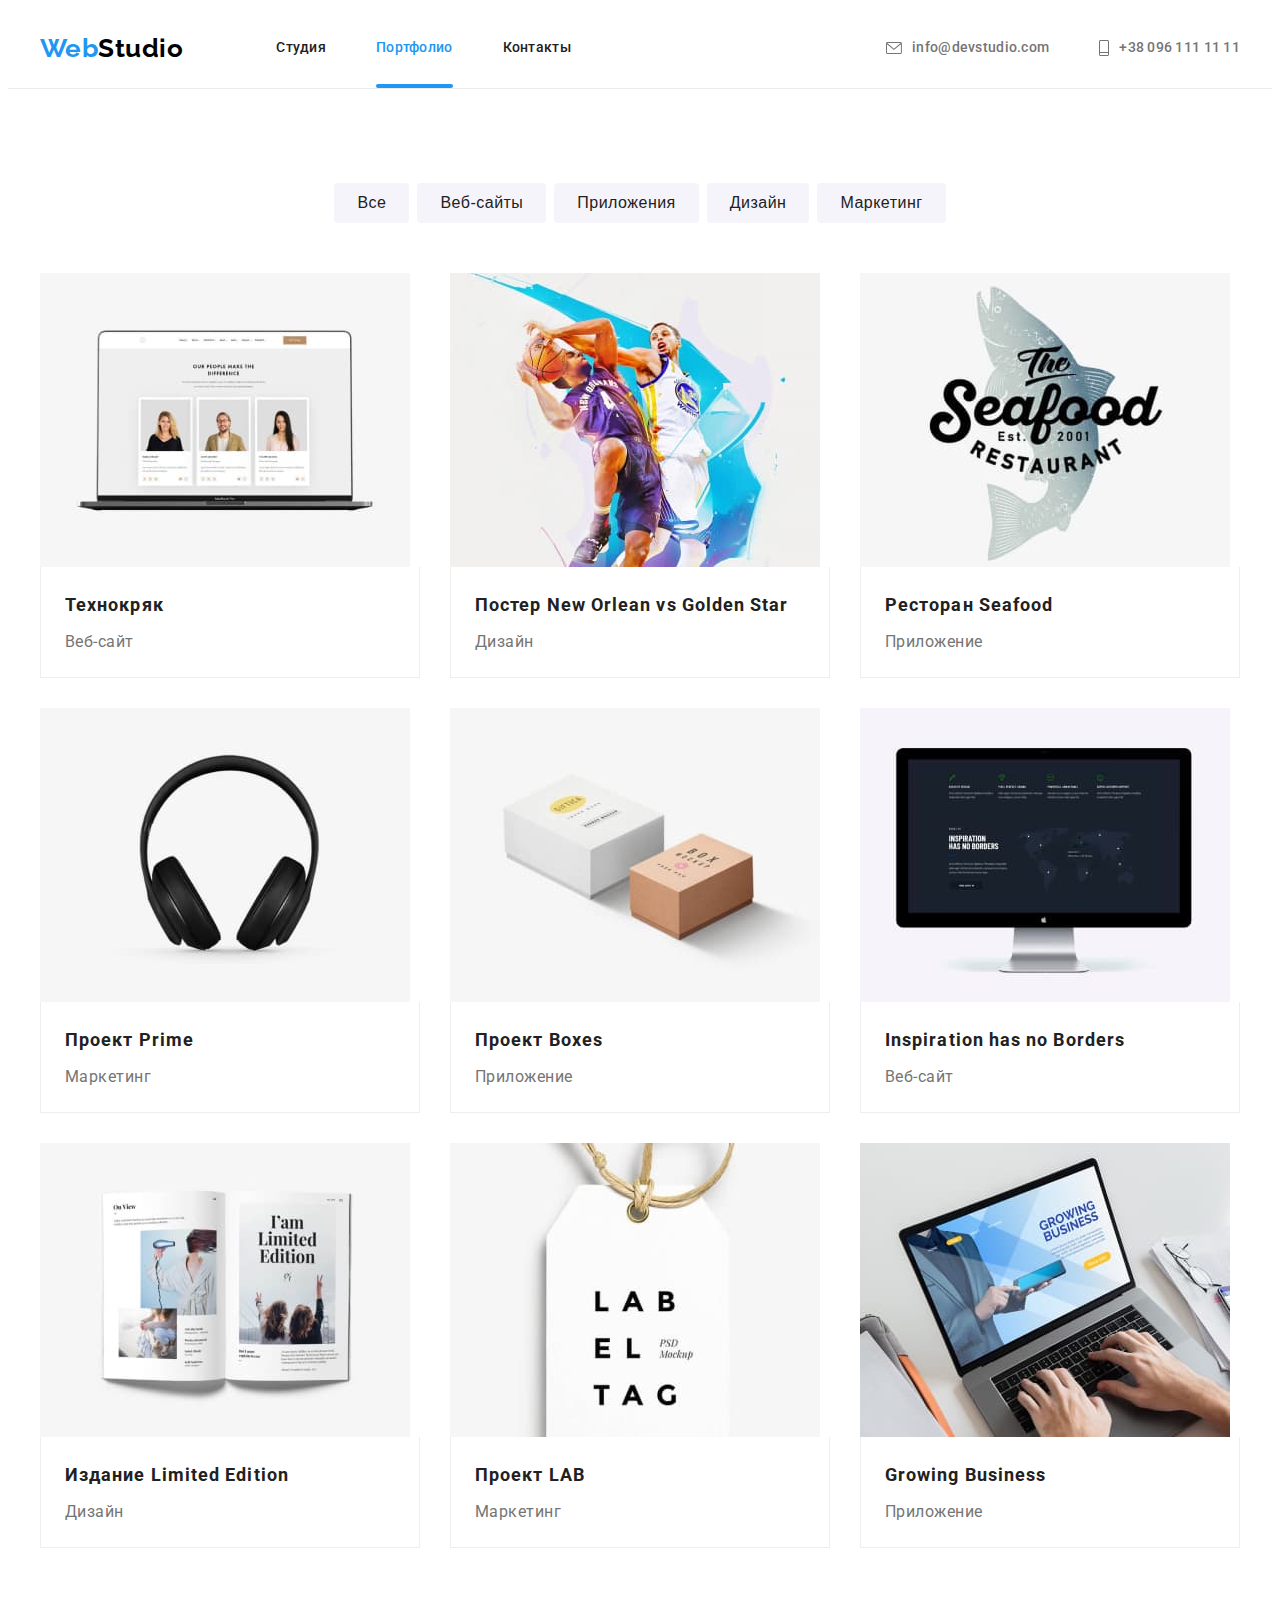
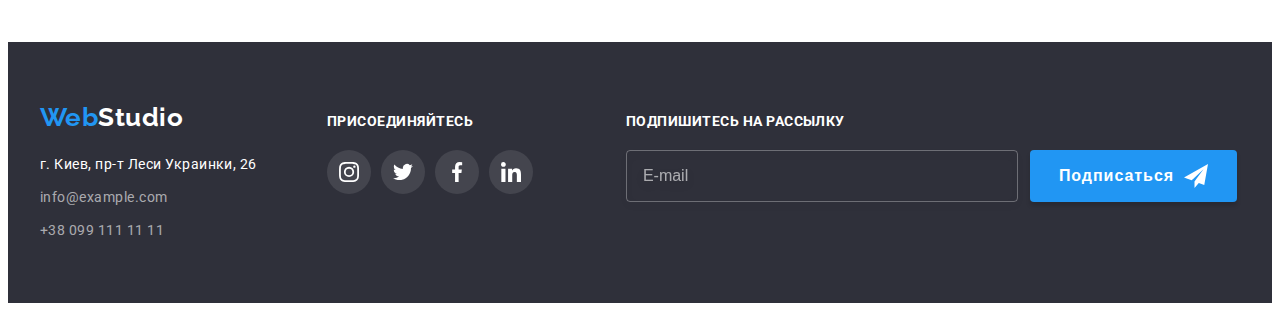
==== portfolio.html @ a124e9ee "Добавляет файлы ДЗ #6" ====
<!DOCTYPE html>
<html lang="ru">
  <head>
    <meta charset="UTF-8" />
    <meta http-equiv="X-UA-Compatible" content="IE=edge" />
    <meta name="viewport" content="width=device-width, initial-scale=1.0" />
    <title>Портфолио | Веб-студия</title>
    <link rel="preconnect" href="https://fonts.gstatic.com" />
    <link
      href="https://fonts.googleapis.com/css2?family=Raleway:wght@700&family=Roboto:wght@400;500;700;900&display=swap"
      rel="stylesheet"
    />
    <link
      rel="stylesheet"
      href="https://cdnjs.cloudflare.com/ajax/libs/modern-normalize/1.0.0/modern-normalize.min.css"
      integrity="sha512-ISS7cAi1PEhQ8jnbJpJZMd29NlhNj4AWYyLOSp2CE/CsHxTCu+r+t0D2yoJudVrd0/8fTVPUVDzY5Tvli75u/g=="
      crossorigin="anonymous"
    />
    <link rel="stylesheet" href="./css/styles.css" />
  </head>
  <body>
    <!-- HEADER -->
    <header class="header">
      <div class="container header-container">
        <nav class="navigation">
          <a class="logo-link header-logo link" lang="en" href="./index.html"
            >Web<span class="header-logo-decor">Studio</span></a
          >
          <ul class="menu list">
            <li class="menu-item">
              <a class="menu-link link" href="./index.html">Студия</a>
            </li>
            <li class="menu-item">
              <a class="menu-link link current-page-item" href="./portfolio.html">Портфолио</a>
            </li>
            <li class="menu-item">
              <a class="menu-link link" href="">Контакты</a>
            </li>
          </ul>
        </nav>
        <ul class="contacts-list list">
          <li class="contacts-item">
            <a class="contacts-link link" href="mailto:info@devstudio.com">
              <svg class="contacts-icon" width="16" height="12">
                <use href="./images/icons.svg#icon-envelope"></use>
              </svg>
              info@devstudio.com</a
            >
          </li>
          <li class="contacts-item">
            <a class="contacts-link link" href="tel:+380961111111">
              <svg class="contacts-icon" width="10" height="16">
                <use href="./images/icons.svg#icon-phone"></use>
              </svg>
              +38 096 111 11 11</a
            >
          </li>
        </ul>
      </div>
    </header>
    <main>
      <!-- WORKS -->
      <section class="works section">
        <div class="container">
          <h1 class="title visually-hidden">Наши работы</h1>
          <ul class="works-filter-btn-list list">
            <li class="works-filter-btn-list-item">
              <button class="works-filter-btn" type="button">Все</button>
            </li>
            <li class="works-filter-btn-list-item">
              <button class="works-filter-btn" type="button">Веб-сайты</button>
            </li>
            <li class="works-filter-btn-list-item">
              <button class="works-filter-btn" type="button">Приложения</button>
            </li>
            <li class="works-filter-btn-list-item">
              <button class="works-filter-btn" type="button">Дизайн</button>
            </li>
            <li class="works-filter-btn-list-item">
              <button class="works-filter-btn" type="button">Маркетинг</button>
            </li>
          </ul>
          <ul class="works-list list">
            <li class="works-list-item">
              <a class="works-list-link link" href="">
                <div class="works-list-item-thumb">
                  <img
                    class="works-list-link-img"
                    src="./images/portfolio/project-1.jpg"
                    alt="Веб-сайт на мониторе ноутбука"
                    width="370"
                    height="294"
                  />
                  <p class="works-list-overlay">
                    Технокряк это современная площадка распространения коронавируса. Компании
                    используют эту платформу для цифрового шпионажа и атак на защищённые сервера
                    конкурентов.
                  </p>
                </div>
                <div class="works-list-item-content">
                  <h2 class="works-list-link-title">Технокряк</h2>
                  <p class="works-list-link-description">Веб-сайт</p>
                </div>
              </a>
            </li>
            <li class="works-list-item">
              <a class="works-list-link link" href="">
                <div class="works-list-item-thumb">
                  <img
                    class="works-list-link-img"
                    src="./images/portfolio/project-2.jpg"
                    alt="Два баскетболиста с мячом"
                    width="370"
                    height="294"
                  />
                  <p class="works-list-overlay">
                    Технокряк это современная площадка распространения коронавируса. Компании
                    используют эту платформу для цифрового шпионажа и атак на защищённые сервера
                    конкурентов.
                  </p>
                </div>
                <div class="works-list-item-content">
                  <h2 class="works-list-link-title">
                    Постер <span lang="en">New Orlean vs Golden Star</span>
                  </h2>
                  <p class="works-list-link-description">Дизайн</p>
                </div>
              </a>
            </li>
            <li class="works-list-item">
              <a class="works-list-link link" href="">
                <div class="works-list-item-thumb">
                  <img
                    class="works-list-link-img"
                    src="./images/portfolio/project-3.jpg"
                    alt="Логотип ресторана"
                    width="370"
                    height="294"
                  />
                  <p class="works-list-overlay">
                    Технокряк это современная площадка распространения коронавируса. Компании
                    используют эту платформу для цифрового шпионажа и атак на защищённые сервера
                    конкурентов.
                  </p>
                </div>
                <div class="works-list-item-content">
                  <h2 class="works-list-link-title">Ресторан <span lang="en">Seafood</span></h2>
                  <p class="works-list-link-description">Приложение</p>
                </div>
              </a>
            </li>
            <li class="works-list-item">
              <a class="works-list-link link" href="">
                <div class="works-list-item-thumb">
                  <img
                    class="works-list-link-img"
                    src="./images/portfolio/project-4.jpg"
                    alt="Наушники"
                    width="370"
                    height="294"
                  />
                  <p class="works-list-overlay">
                    Технокряк это современная площадка распространения коронавируса. Компании
                    используют эту платформу для цифрового шпионажа и атак на защищённые сервера
                    конкурентов.
                  </p>
                </div>
                <div class="works-list-item-content">
                  <h2 class="works-list-link-title">Проект <span lang="en">Prime</span></h2>
                  <p class="works-list-link-description">Маркетинг</p>
                </div>
              </a>
            </li>
            <li class="works-list-item">
              <a class="works-list-link link" href="">
                <div class="works-list-item-thumb">
                  <img
                    class="works-list-link-img"
                    src="./images/portfolio/project-5.jpg"
                    alt="Две коробки"
                    width="370"
                    height="294"
                  />
                  <p class="works-list-overlay">
                    Технокряк это современная площадка распространения коронавируса. Компании
                    используют эту платформу для цифрового шпионажа и атак на защищённые сервера
                    конкурентов.
                  </p>
                </div>
                <div class="works-list-item-content">
                  <h2 class="works-list-link-title">Проект <span lang="en">Boxes</span></h2>
                  <p class="works-list-link-description">Приложение</p>
                </div>
              </a>
            </li>
            <li class="works-list-item">
              <a class="works-list-link link" href="">
                <div class="works-list-item-thumb">
                  <img
                    class="works-list-link-img"
                    src="./images/portfolio/project-6.jpg"
                    alt="Приложение на экране монитора"
                    width="370"
                    height="294"
                  />
                  <p class="works-list-overlay">
                    Технокряк это современная площадка распространения коронавируса. Компании
                    используют эту платформу для цифрового шпионажа и атак на защищённые сервера
                    конкурентов.
                  </p>
                </div>
                <div class="works-list-item-content">
                  <h2 class="works-list-link-title" lang="en">Inspiration has no Borders</h2>
                  <p class="works-list-link-description">Веб-сайт</p>
                </div>
              </a>
            </li>
            <li class="works-list-item">
              <a class="works-list-link link" href="">
                <div class="works-list-item-thumb">
                  <img
                    class="works-list-link-img"
                    src="./images/portfolio/project-7.jpg"
                    alt="Журнал"
                    width="370"
                    height="294"
                  />
                  <p class="works-list-overlay">
                    Технокряк это современная площадка распространения коронавируса. Компании
                    используют эту платформу для цифрового шпионажа и атак на защищённые сервера
                    конкурентов.
                  </p>
                </div>
                <div class="works-list-item-content">
                  <h2 class="works-list-link-title">
                    Издание <span lang="en">Limited Edition</span>
                  </h2>
                  <p class="works-list-link-description">Дизайн</p>
                </div>
              </a>
            </li>
            <li class="works-list-item">
              <a class="works-list-link link" href="">
                <div class="works-list-item-thumb">
                  <img
                    class="works-list-link-img"
                    src="./images/portfolio/project-8.jpg"
                    alt="Лейбл"
                    width="370"
                    height="294"
                  />
                  <p class="works-list-overlay">
                    Технокряк это современная площадка распространения коронавируса. Компании
                    используют эту платформу для цифрового шпионажа и атак на защищённые сервера
                    конкурентов.
                  </p>
                </div>
                <div class="works-list-item-content">
                  <h2 class="works-list-link-title">Проект <span lang="en">LAB</span></h2>
                  <p class="works-list-link-description">Маркетинг</p>
                </div>
              </a>
            </li>
            <li class="works-list-item">
              <a class="works-list-link link" href="">
                <div class="works-list-item-thumb">
                  <img
                    class="works-list-link-img"
                    src="./images/portfolio/project-9.jpg"
                    alt="Человек набирает на клавиатуре ноутбука"
                    width="370"
                    height="294"
                  />
                  <p class="works-list-overlay">
                    Технокряк это современная площадка распространения коронавируса. Компании
                    используют эту платформу для цифрового шпионажа и атак на защищённые сервера
                    конкурентов.
                  </p>
                </div>
                <div class="works-list-item-content">
                  <h2 class="works-list-link-title" lang="en">Growing Business</h2>
                  <p class="works-list-link-description">Приложение</p>
                </div>
              </a>
            </li>
          </ul>
        </div>
      </section>
    </main>
    <!-- FOOTER -->
    <footer class="footer">
      <div class="container">
        <div class="footer-container">
          <div class="address-container">
            <a class="logo-link footer-logo link" lang="en" href="./index.html"
              >Web<span class="footer-logo-decor">Studio</span></a
            >
            <address class="address">
              <ul class="address-contacts-list list">
                <li class="address-contacts-list-item">
                  <a
                    class="address-postal-link link"
                    href="https://goo.gl/maps/wizfUWT5925E2VPB9"
                    target="_blank"
                    rel="noopener noreferrer"
                    >г. Киев, пр-т Леси Украинки, 26</a
                  >
                </li>
                <li class="address-contacts-list-item">
                  <a class="address-mail-link link" href="mailto:info@example.com"
                    >info@example.com</a
                  >
                </li>
                <li class="address-contacts-list-item">
                  <a class="address-tel-link link" href="tel:+380991111111">+38 099 111 11 11</a>
                </li>
              </ul>
            </address>
          </div>
          <div class="social-links-container">
            <p class="social-links-caption">Присоединяйтесь</p>
            <ul class="social-list list">
              <li class="social-list-item">
                <a class="social-list-link social-links-dark-theme link" href="">
                  <svg class="social-list-icon" width="20" height="20">
                    <use href="./images/icons.svg#icon-instagram"></use>
                  </svg>
                </a>
              </li>
              <li class="social-list-item">
                <a class="social-list-link social-links-dark-theme link" href="">
                  <svg class="social-list-icon" width="20" height="20">
                    <use href="./images/icons.svg#icon-twitter"></use>
                  </svg>
                </a>
              </li>
              <li class="social-list-item">
                <a class="social-list-link social-links-dark-theme link" href="">
                  <svg class="social-list-icon" width="20" height="20">
                    <use href="./images/icons.svg#icon-facebook"></use>
                  </svg>
                </a>
              </li>
              <li class="social-list-item">
                <a class="social-list-link social-links-dark-theme link" href="">
                  <svg class="social-list-icon" width="20" height="20">
                    <use href="./images/icons.svg#icon-linkedin"></use>
                  </svg>
                </a>
              </li>
            </ul>
          </div>
          <div class="subscription-form-container">
            <p class="subscription-form-head">Подпишитесь на рассылку</p>
            <form action="#" class="subscription-form">
              <label class="subscription-form-field">
                <input
                  type="email"
                  name="user-email"
                  class="subscription-form-input"
                  placeholder="E-mail"
                  required
                />
              </label>
              <button type="submit" class="subscription-btn">
                Подписаться
                <svg class="subscription-icon" width="24" height="24">
                  <use href="./images/icons.svg#icon-send"></use>
                </svg>
              </button>
            </form>
          </div>
        </div>
      </div>
    </footer>
  </body>
</html>
---- css/styles.css ----
:root {
  --main-font: 'Roboto', sans-serif;
  --secondary-font: 'Raleway', sans-serif;
  --accent-color: #2196f3;
  --primary-text-color: #212121;
  --secondary-text-color: #757575;
  --primary-white-color: #fff;
  --primary-black-color: #000;
  --card-set-gap: 30px;
  --transition-duration: 250ms;
  --transition-timing-function: cubic-bezier(0.4, 0, 0.2, 1);
}

h1,
h2,
h3,
h4,
h5,
h6,
p {
  margin-top: 0;
  margin-bottom: 0;
}

ul,
ol {
  margin-top: 0;
  margin-bottom: 0;
  padding-left: 0;
}

img {
  display: block;
  max-width: 100%;
  height: auto;
}

.list {
  list-style: none;
}

.link {
  text-decoration: none;
}

body {
  min-width: 1200px;
  font-family: var(--main-font);
  letter-spacing: 0.03em;
  color: var(--primary-text-color);
  background-color: var(--primary-white-color);
}

.container {
  width: 1200px;
  margin: 0 auto;
  padding-left: 15px;
  padding-right: 15px;
}

.section {
  padding-top: 94px;
  padding-bottom: 94px;
}

/* ============= COMPONENTS ============= */
.logo-link {
  display: block;

  font-family: var(--secondary-font);
  font-weight: 700;
  font-size: 26px;
  line-height: 1.19;
  color: var(--accent-color);
}

.menu .current-page-item {
  color: var(--accent-color);
}

.current-page-item::after {
  content: '';
  position: absolute;
  width: 100%;
  height: 4px;
  left: 0;
  bottom: 0;

  border-radius: 2px;
  background-color: var(--accent-color);
}

.modal-btn {
  display: block;
  margin: 0 auto;
  padding: 10px 32px;

  font-weight: 700;
  font-size: 16px;
  line-height: 1.88;
  letter-spacing: 0.06em;
  color: var(--primary-white-color);
  background-color: var(--accent-color);
  border: 1px solid transparent;
  border-radius: 4px;
  box-shadow: 0px 4px 4px rgba(0, 0, 0, 0.15);
  cursor: pointer;
}

.title {
  margin-bottom: 50px;

  font-size: 36px;
  line-height: 1.17;
  text-align: center;
}

.visually-hidden {
  position: absolute !important;
  clip: rect(1px 1px 1px 1px); /* IE6, IE7 */
  clip: rect(1px, 1px, 1px, 1px);
  padding: 0 !important;
  border: 0 !important;
  height: 1px !important;
  width: 1px !important;
  overflow: hidden;
}

.social-list {
  display: flex;
  justify-content: center;
}

.social-list-item:not(:last-child) {
  margin-right: 10px;
}

.social-list-link {
  display: flex;
  justify-content: center;
  align-items: center;
  width: 44px;
  height: 44px;
  border-radius: 50%;

  transition: color var(--transition-duration) var(--transition-timing-function),
    background-color var(--transition-duration) var(--transition-timing-function);
}

.social-links-light-theme {
  color: #afb1b8;
}

.social-links-dark-theme {
  background-color: rgba(255, 255, 255, 0.1);
  color: var(--primary-white-color);
}

.social-list-link:hover,
.social-list-link:focus {
  color: var(--primary-white-color);
  background-color: var(--accent-color);
}

.social-list-icon {
  fill: currentColor;
}
/* ============= END OF COMPONENTS ============= */

/* ============= HEADER ============= */
.header {
  border-bottom-width: 1px;
  border-bottom-style: solid;
  border-bottom-color: #ececec;
}

.header-container {
  display: flex;
  align-items: center;
}

.navigation {
  display: flex;
  align-items: center;
}

.header-logo {
  margin-right: 93px;
}

.header-logo-decor {
  color: var(--primary-black-color);
}

.menu {
  display: flex;
}

.menu-item {
  position: relative;
}

.menu-item:not(:last-child) {
  margin-right: 50px;
}

.menu-link {
  display: block;
  padding: 32px 0;

  font-weight: 500;
  font-size: 14px;
  line-height: 1.14;
  letter-spacing: 0.02em;
  color: inherit;

  transition: color var(--transition-duration) var(--transition-timing-function);
}

.menu-link:hover,
.menu-link:focus {
  color: var(--accent-color);
}

.contacts-list {
  display: flex;
  margin-left: auto;
}

.contacts-item:not(:last-child) {
  margin-right: 50px;
}

.contacts-link {
  display: flex;
  align-items: center;
  padding: 32px 0;

  font-weight: 500;
  font-size: 14px;
  line-height: 1.14;
  letter-spacing: 0.02em;
  color: var(--secondary-text-color);

  transition: color var(--transition-duration) var(--transition-timing-function);
}

.contacts-link:hover,
.contacts-link:focus {
  color: var(--accent-color);
}

.contacts-icon {
  margin-right: 10px;
  fill: currentColor;
}
/* ============= END OF HEADER ============= */

/* ============= HERO ============= */
.hero {
  max-width: 1600px;
  margin: 0 auto;
  padding: 200px 0;

  background-color: #c4c4c4;
  background-image: linear-gradient(rgba(47, 48, 58, 0.4), rgba(47, 48, 58, 0.4)),
    url('../images/hero/background-image.jpg');
  background-position: 50% 50%;
  background-size: cover;
  background-repeat: no-repeat;
}

.hero-title {
  max-width: 696px;
  margin: 0 auto 30px;

  font-weight: 900;
  font-size: 44px;
  line-height: 1.36;
  text-align: center;
  letter-spacing: 0.06em;
  text-transform: uppercase;
  color: var(--primary-white-color);
}
/* ============= END OF HERO ============= */

/* ============= ADVANTAGES ============= */
.advantages-list {
  display: flex;
}

.advantages-list-item {
  width: 270px;
}

.advantages-list-item:not(:last-child) {
  margin-right: 30px;
}

.advantages-icon-container {
  display: flex;
  height: 120px;
  justify-content: center;
  align-items: center;
  margin-bottom: 30px;

  background-color: #f5f4fa;
  border-radius: 4px;
}

.advantages-list-item-title {
  margin-bottom: 10px;

  font-size: 14px;
  line-height: 1.14;
  text-transform: uppercase;
}
.advantages-list-item-description {
  font-size: 14px;
  line-height: 1.71;
  color: var(--secondary-text-color);
}
/* ============= END OF ADVANTAGES ============= */

/* ============= SERVICES ============= */
.services {
  padding-top: 0;
  padding-bottom: 94px;
}

.services-img-list {
  display: flex;
  flex-wrap: wrap;
  margin-left: calc(-1 * var(--card-set-gap));
  margin-top: calc(-1 * var(--card-set-gap));
}

.services-img-list-item {
  position: relative;
  flex-basis: calc(100% / 3 - var(--card-set-gap));
  margin-left: var(--card-set-gap);
  margin-top: var(--card-set-gap);
}

.services-img-list-label {
  position: absolute;
  left: 0;
  bottom: 0;
  width: 100%;
  padding: 27px 0;

  font-weight: 700;
  font-size: 14px;
  line-height: 1.14;
  text-align: center;
  text-transform: uppercase;

  color: var(--primary-white-color);
  background-color: rgba(47, 48, 58, 0.8);
}
/* ============= END OF SERVICES ============= */

/* ============= TEAM ============= */
.team {
  background-color: #f5f4fa;
}

.team-list {
  display: flex;
  flex-wrap: wrap;
  margin-left: calc(-1 * var(--card-set-gap));
  margin-top: calc(-1 * var(--card-set-gap));
}

.team-list-item {
  flex-basis: calc(100% / 4 - var(--card-set-gap));
  margin-left: var(--card-set-gap);
  margin-top: var(--card-set-gap);
}

.team-list-item-container {
  background-color: var(--primary-white-color);
  box-shadow: 0px 1px 3px rgba(0, 0, 0, 0.12), 0px 1px 1px rgba(0, 0, 0, 0.14),
    0px 2px 1px rgba(0, 0, 0, 0.2);
  border-radius: 0px 0px 4px 4px;
  overflow: hidden;
}

.team-list-item-content {
  padding: 30px 0;
}

.team-list-item-title {
  margin-bottom: 10px;

  font-weight: 500;
  font-size: 16px;
  line-height: 1.19;
  text-align: center;
}

.team-list-item-description {
  margin-bottom: 16px;

  font-size: 16px;
  line-height: 1.19;
  text-align: center;
  color: var(--secondary-text-color);
}
/* ============= END OF TEAM ============= */

/* ============= CLIENTS ============= */
.clients-list {
  display: flex;
  justify-content: center;
}

.clients-list-item:not(:last-child) {
  margin-right: 30px;
}

.clients-list-link {
  display: flex;
  justify-content: center;
  align-items: center;
  width: 170px;
  height: 92px;

  color: #afb1b8;
  border: 1px solid #afb1b8;
  border-radius: 4px;

  transition: color var(--transition-duration) var(--transition-timing-function),
    border-color var(--transition-duration) var(--transition-timing-function);
}

.clients-list-link:hover,
.clients-list-link:focus {
  color: var(--accent-color);
  border-color: var(--accent-color);
}

.clients-list-icon {
  fill: currentColor;
}
/* ============= END OF CLIENTS ============= */

/* ============= WORKS ============= */
.works-filter-btn-list {
  display: flex;
  justify-content: center;
  margin: 0 auto;
  margin-bottom: 50px;
}

.works-filter-btn-list-item:not(:last-child) {
  margin-right: 8px;
}

.works-filter-btn {
  display: block;
  padding: 6px 22px;

  letter-spacing: inherit;
  font-weight: 500;
  font-size: 16px;
  line-height: 1.63;
  color: inherit;
  background-color: #f5f4fa;
  border: 1px solid transparent;
  border-radius: 4px;
  cursor: pointer;

  transition: color var(--transition-duration) var(--transition-timing-function),
    background-color var(--transition-duration) var(--transition-timing-function),
    box-shadow var(--transition-duration) var(--transition-timing-function);
}

.works-filter-btn:hover,
.works-filter-btn:focus {
  color: var(--primary-white-color);
  background-color: var(--accent-color);
  box-shadow: 0px 3px 1px rgba(0, 0, 0, 0.1), 0px 1px 2px rgba(0, 0, 0, 0.08),
    0px 2px 2px rgba(0, 0, 0, 0.12);
}

.works-list {
  display: flex;
  flex-wrap: wrap;
  margin-left: calc(-1 * var(--card-set-gap));
  margin-top: calc(-1 * var(--card-set-gap));
}

.works-list-item {
  flex-basis: calc(100% / 3 - var(--card-set-gap));
  margin-left: var(--card-set-gap);
  margin-top: var(--card-set-gap);
}

.works-list-link {
  display: block;
  transition: box-shadow var(--transition-duration) var(--transition-timing-function);
}

.works-list-link:hover,
.works-list-link:focus {
  box-shadow: 0px 1px 1px rgba(0, 0, 0, 0.12), 0px 4px 4px rgba(0, 0, 0, 0.06),
    1px 4px 6px rgba(0, 0, 0, 0.16);
}

.works-list-item-thumb {
  position: relative;
  overflow: hidden;
}

.works-list-overlay {
  position: absolute;
  top: 0;
  left: 0;
  width: 100%;
  height: 100%;
  padding: 63px 24px;
  overflow: auto;

  font-size: 18px;
  line-height: 1.56;
  color: var(--primary-white-color);
  background-color: rgba(33, 150, 243, 0.9);

  transform: translateY(100%);
  transition: transform var(--transition-duration) var(--transition-timing-function);
}

.works-list-link:hover .works-list-overlay,
.works-list-link:focus .works-list-overlay {
  transform: translateY(0%);
}

.works-list-item-content {
  padding: 20px 24px;

  border: 1px solid #eee;
  border-top: none;
}

.works-list-link-title {
  margin-bottom: 4px;

  font-size: 18px;
  line-height: 2;
  letter-spacing: 0.06em;
  color: var(--primary-text-color);
}

.works-list-link-description {
  font-size: 16px;
  line-height: 1.88;
  color: var(--secondary-text-color);
}
/* ============= END OF WORKS ============= */

/* ============= FOOTER ============= */
.footer {
  padding: 60px 0;

  background-color: #2f303a;
}

.footer-container {
  display: flex;
  align-items: baseline;
}

.address-container {
  margin-right: 70px;
}

.footer-logo {
  margin-bottom: 20px;
}

.footer-logo-decor {
  color: var(--primary-white-color);
}

.address-contacts-list-item {
  font-style: normal;
  font-weight: 400;
  font-size: 14px;
  line-height: 1.71;
}

.address-contacts-list-item:not(:last-child) {
  margin-bottom: 9px;
}

.address-postal-link {
  color: var(--primary-white-color);
}

.address-mail-link,
.address-tel-link {
  color: rgba(255, 255, 255, 0.6);
}

.social-links-container {
  margin-right: 93px;
}

.social-links-caption {
  margin-bottom: 20px;

  font-weight: 700;
  font-size: 14px;
  line-height: 1.14;
  text-transform: uppercase;
  color: var(--primary-white-color);
}

.subscription-form-head {
  margin-bottom: 20px;

  font-weight: 700;
  font-size: 14px;
  line-height: 1.14;
  text-transform: uppercase;
  color: var(--primary-white-color);
}

.subscription-form {
  display: flex;
}

.subscription-form-field {
  margin-right: 12px;
}

.subscription-form-input {
  width: 358px;
  height: 50px;
  padding: 0 16px;

  font-size: 16px;
  line-height: 1.25;
  color: rgba(255, 255, 255, 0.6);
  border: 1px solid rgba(255, 255, 255, 0.3);
  filter: drop-shadow(0px 4px 4px rgba(0, 0, 0, 0.15));
  border-radius: 4px;
  background-color: transparent;
}

.subscription-form-input::placeholder {
  font-size: 16px;
  line-height: 1.25;
  color: rgba(255, 255, 255, 0.6);
}

.subscription-btn {
  display: flex;
  justify-content: center;
  align-items: center;
  padding: 0 28px;

  text-align: center;
  font-weight: 700;
  font-size: 16px;
  line-height: 1.88;
  letter-spacing: 0.06em;
  color: var(--primary-white-color);
  box-shadow: 0px 4px 4px rgba(0, 0, 0, 0.15);
  border: 1px solid transparent;
  border-radius: 4px;
  background-color: var(--accent-color);
}

.subscription-icon {
  margin-left: 10px;
  fill: var(--primary-white-color);
}
/* ============= END OF FOOTER ============= */

/* ============= MODAL WINDOW ============= */
.backdrop {
  position: fixed;
  top: 0;
  left: 0;
  width: 100vw;
  height: 100vh;
  background-color: rgba(0, 0, 0, 0.2);
  z-index: 500;
  transition: opacity var(--transition-duration) var(--transition-timing-function),
    visibility var(--transition-duration) var(--transition-timing-function);
}

.is-hidden {
  opacity: 0;
  visibility: hidden;
  pointer-events: none;
}

.backdrop.is-hidden .modal {
  transform: translate(-50%, -50%) scale(1.1);
}

.modal {
  position: absolute;
  top: 50%;
  left: 50%;
  width: 528px;
  height: 580px;
  padding: 40px;
  background-color: var(--primary-white-color);
  box-shadow: 0px 1px 3px rgba(0, 0, 0, 0.12), 0px 1px 1px rgba(0, 0, 0, 0.14),
    0px 2px 1px rgba(0, 0, 0, 0.2);
  border-radius: 4px;

  transform: translate(-50%, -50%) scale(1);
  transition: transform var(--transition-duration) var(--transition-timing-function);
}

.modal-close-btn {
  display: flex;
  justify-content: center;
  align-items: center;
  position: absolute;
  top: 8px;
  right: 8px;
  width: 30px;
  height: 30px;
  padding: 0;

  color: var(--primary-black-color);
  border: 1px solid rgba(0, 0, 0, 0.1);
  border-radius: 50%;
  background-color: var(--primary-white-color);
  cursor: pointer;

  transition: color var(--transition-duration) var(--transition-timing-function);
}

.modal-close-btn:hover,
.modal-close-btn:focus {
  color: var(--accent-color);
}

.modal-close-icon {
  fill: currentColor;
}

.modal-form {
  display: flex;
  flex-direction: column;
}

.modal-form-head {
  margin-bottom: 12px;

  font-weight: 700;
  font-size: 20px;
  line-height: 1.15;
  text-align: center;
}

.modal-form-field {
  margin-bottom: 10px;

  font-size: 12px;
  line-height: 1.14;
  letter-spacing: 0.01em;
  color: var(--secondary-text-color);
}

.modal-form-field:nth-child(5) {
  margin-bottom: 20px;
}

.modal-form-input-wrapper {
  position: relative;
  display: block;
  margin-top: 4px;
}

.modal-form-input {
  width: 100%;
  height: 40px;

  border: 1px solid rgba(33, 33, 33, 0.2);
  border-radius: 4px;
  padding-left: 46px;

  transition: border-color var(--transition-duration) var(--transition-timing-function);
}

.modal-form-input:focus {
  border-color: var(--accent-color);
  outline: none;
}

.modal-form-input:focus + .modal-form-icon {
  fill: var(--accent-color);
}

.modal-form-icon {
  position: absolute;
  top: 50%;
  left: 12px;
  fill: var(--primary-text-color);

  transform: translateY(-50%);
  transition: fill var(--transition-duration) var(--transition-timing-function);
}

.modal-form-comment {
  width: 100%;
  height: 120px;
  padding: 12px 16px;
  margin-top: 4px;

  border: 1px solid rgba(33, 33, 33, 0.2);
  border-radius: 4px;
  resize: none;

  transition: border-color var(--transition-duration) var(--transition-timing-function);
}

.modal-form-comment::placeholder {
  font-size: 14px;
  line-height: 1.14;
  letter-spacing: 0.01em;
  color: rgba(117, 117, 117, 0.5);
}

.modal-form-comment:focus {
  border-color: var(--accent-color);
  outline: none;
}

.checkbox-icon-wrapper {
  position: relative;
  display: inline-block;
  width: 16px;
  height: 15px;
  vertical-align: middle;
  margin-right: 7px;

  border: 2px solid var(--primary-text-color);
  border-radius: 4px;
  transition: border-color var(--transition-duration) var(--transition-timing-function);
}

.checkbox-icon {
  position: absolute;
  top: -2px;
  left: -2px;
  display: block;
  cursor: pointer;
  opacity: 0;
  transition: opacity var(--transition-duration) var(--transition-timing-function);
}

.modal-form-checkbox:focus + .modal-form-checkbox-policy .checkbox-icon-wrapper {
  outline: 2px solid var(--primary-black-color);
}

.modal-form-checkbox:checked + .modal-form-checkbox-policy .checkbox-icon {
  opacity: 1;
}

.modal-form-checkbox:checked + .modal-form-checkbox-policy .checkbox-icon-wrapper {
  border-color: transparent;
}

.modal-form-checkbox-policy {
  margin-bottom: 30px;

  vertical-align: middle;
  font-size: 14px;
  line-height: 1.71;
  text-align: center;
  color: var(--secondary-text-color);
}

.modal-form-policy-link {
  color: var(--accent-color);
}

.modal-form-btn {
  padding: 10px 56px;

  align-self: center;
  font-weight: 700;
  font-size: 16px;
  line-height: 1.88;
  text-align: center;
  letter-spacing: 0.06em;
  color: var(--primary-white-color);
  background-color: var(--accent-color);
  box-shadow: 0px 4px 4px rgba(0, 0, 0, 0.15);
  border: 1px solid transparent;
  border-radius: 4px;
  cursor: pointer;

  transition: background-color var(--transition-duration) var(--transition-timing-function);
}

.modal-form-btn:hover,
.modal-form-btn:focus {
  background-color: #188ce8;
}
/* ============= END OF MODAL WINDOW ============= */ ;
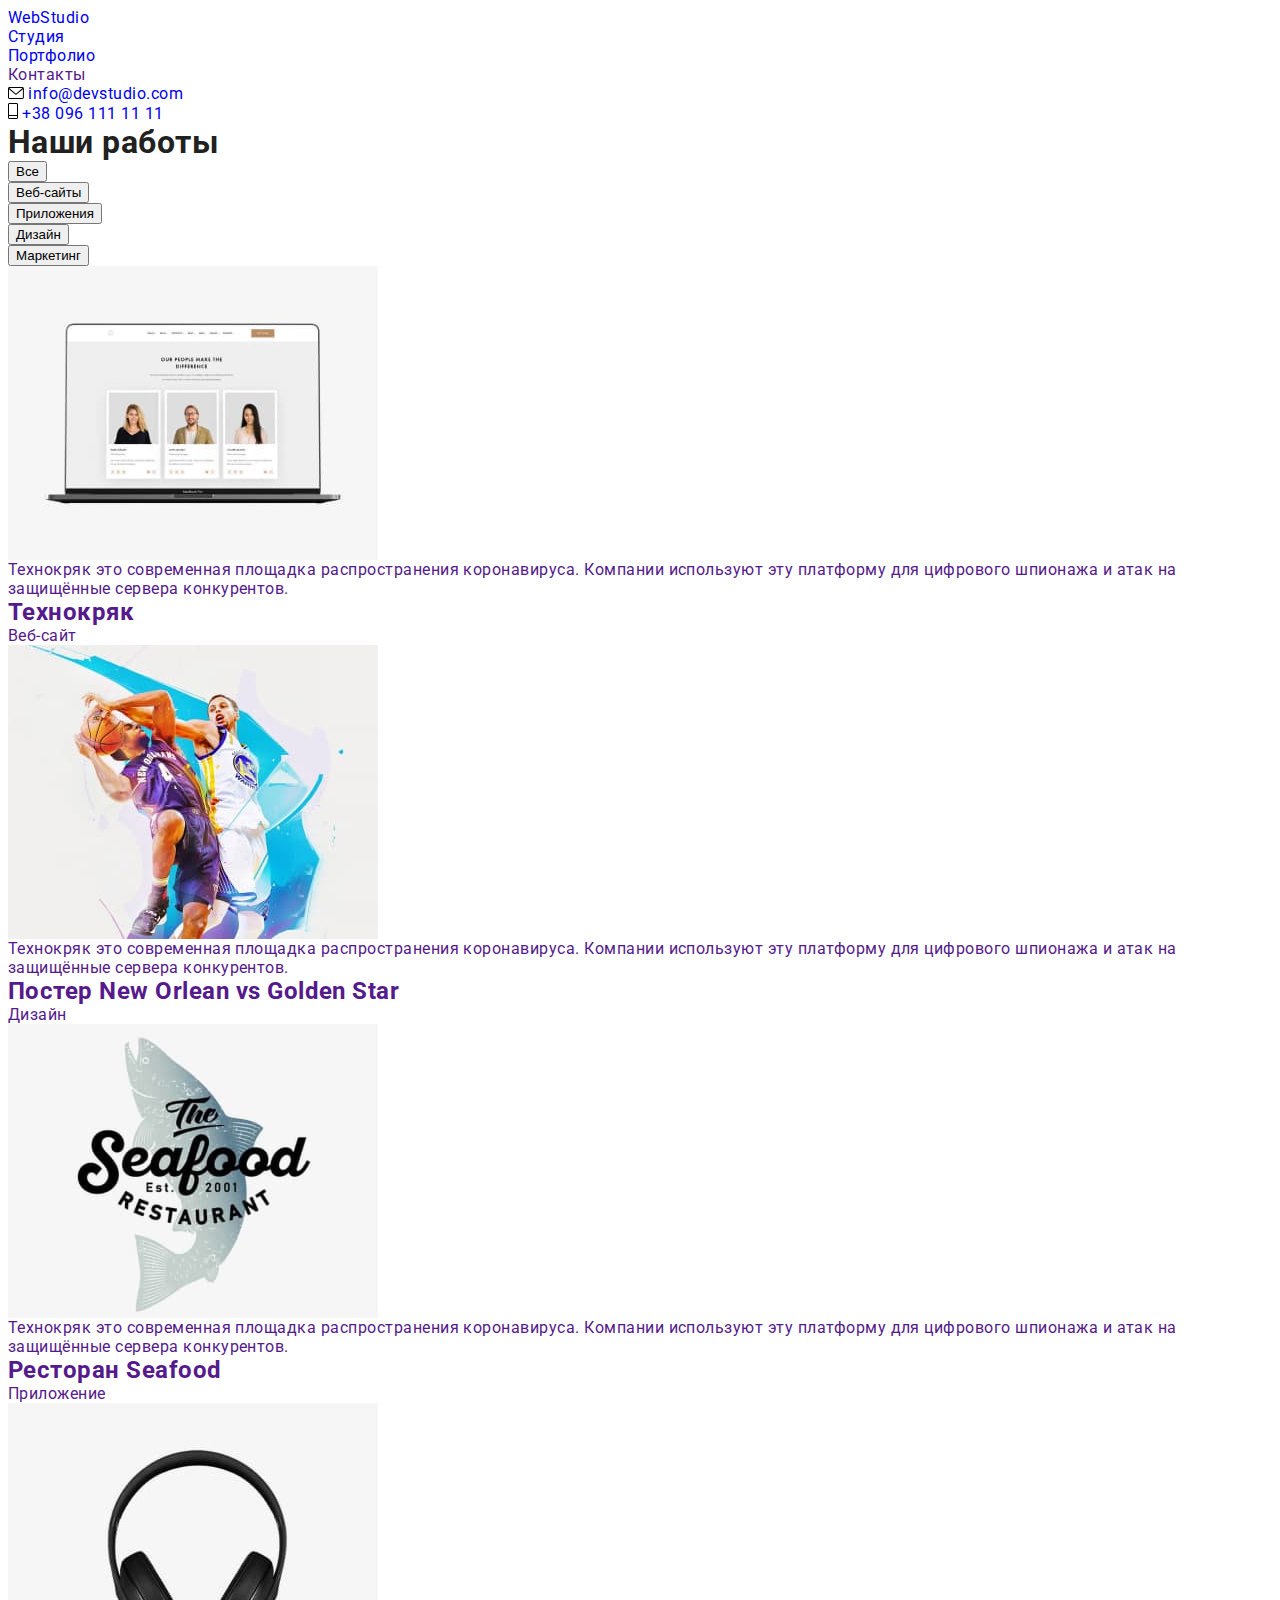
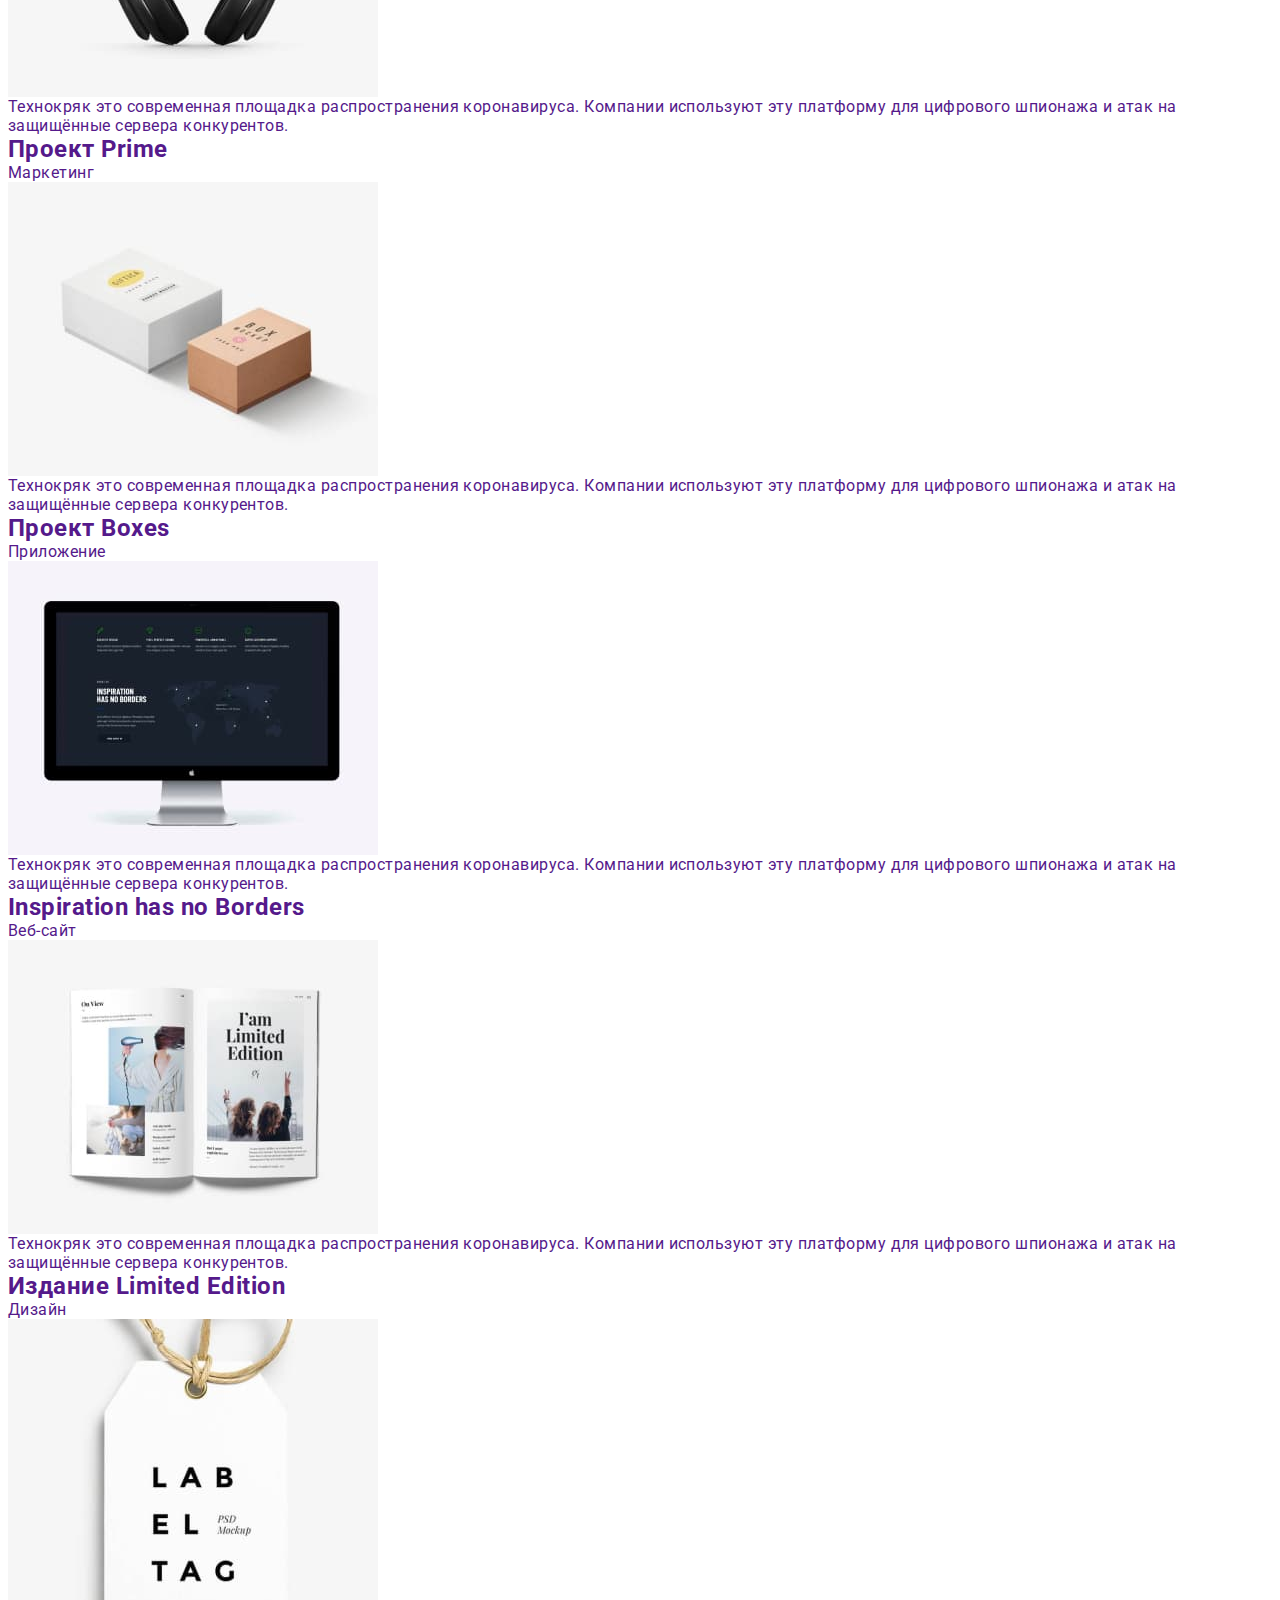
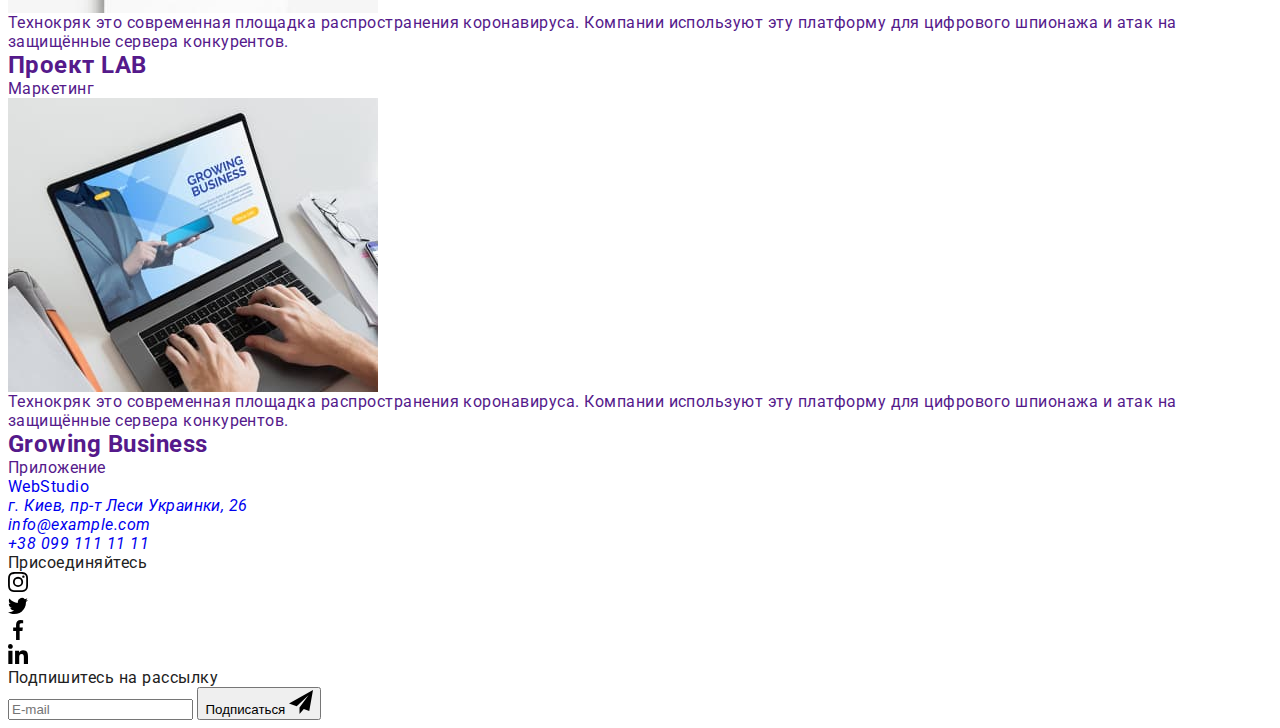
==== commit e443eabf: "Добавляет variables и common в scss" ====
--- a/portfolio.html
+++ b/portfolio.html
@@ -16,7 +16,7 @@
       integrity="sha512-ISS7cAi1PEhQ8jnbJpJZMd29NlhNj4AWYyLOSp2CE/CsHxTCu+r+t0D2yoJudVrd0/8fTVPUVDzY5Tvli75u/g=="
       crossorigin="anonymous"
     />
-    <link rel="stylesheet" href="./css/styles.css" />
+    <link rel="stylesheet" href="./css/main.min.css" />
   </head>
   <body>
     <!-- HEADER -->
--- a/css/main.min.css
+++ b/css/main.min.css
@@ -0,0 +1,2 @@
+:root{--main-font: 'Roboto', sans-serif;--secondary-font: 'Raleway', sans-serif;--accent-color: #2196f3;--primary-text-color: #212121;--secondary-text-color: #757575;--primary-white-color: #fff;--primary-black-color: #000;--card-set-gap: 30px;--transition-duration: 250ms;--transition-timing-function: cubic-bezier(0.4, 0, 0.2, 1)}h1,h2,h3,h4,h5,h6,p{margin-top:0;margin-bottom:0}ul,ol{margin-top:0;margin-bottom:0;padding-left:0}img{display:block;max-width:100%;height:auto}.list{list-style:none}.link{text-decoration:none}body{min-width:1200px;font-family:var(--main-font);letter-spacing:0.03em;color:var(--primary-text-color);background-color:var(--primary-white-color)}
+/*# sourceMappingURL=main.min.css.map */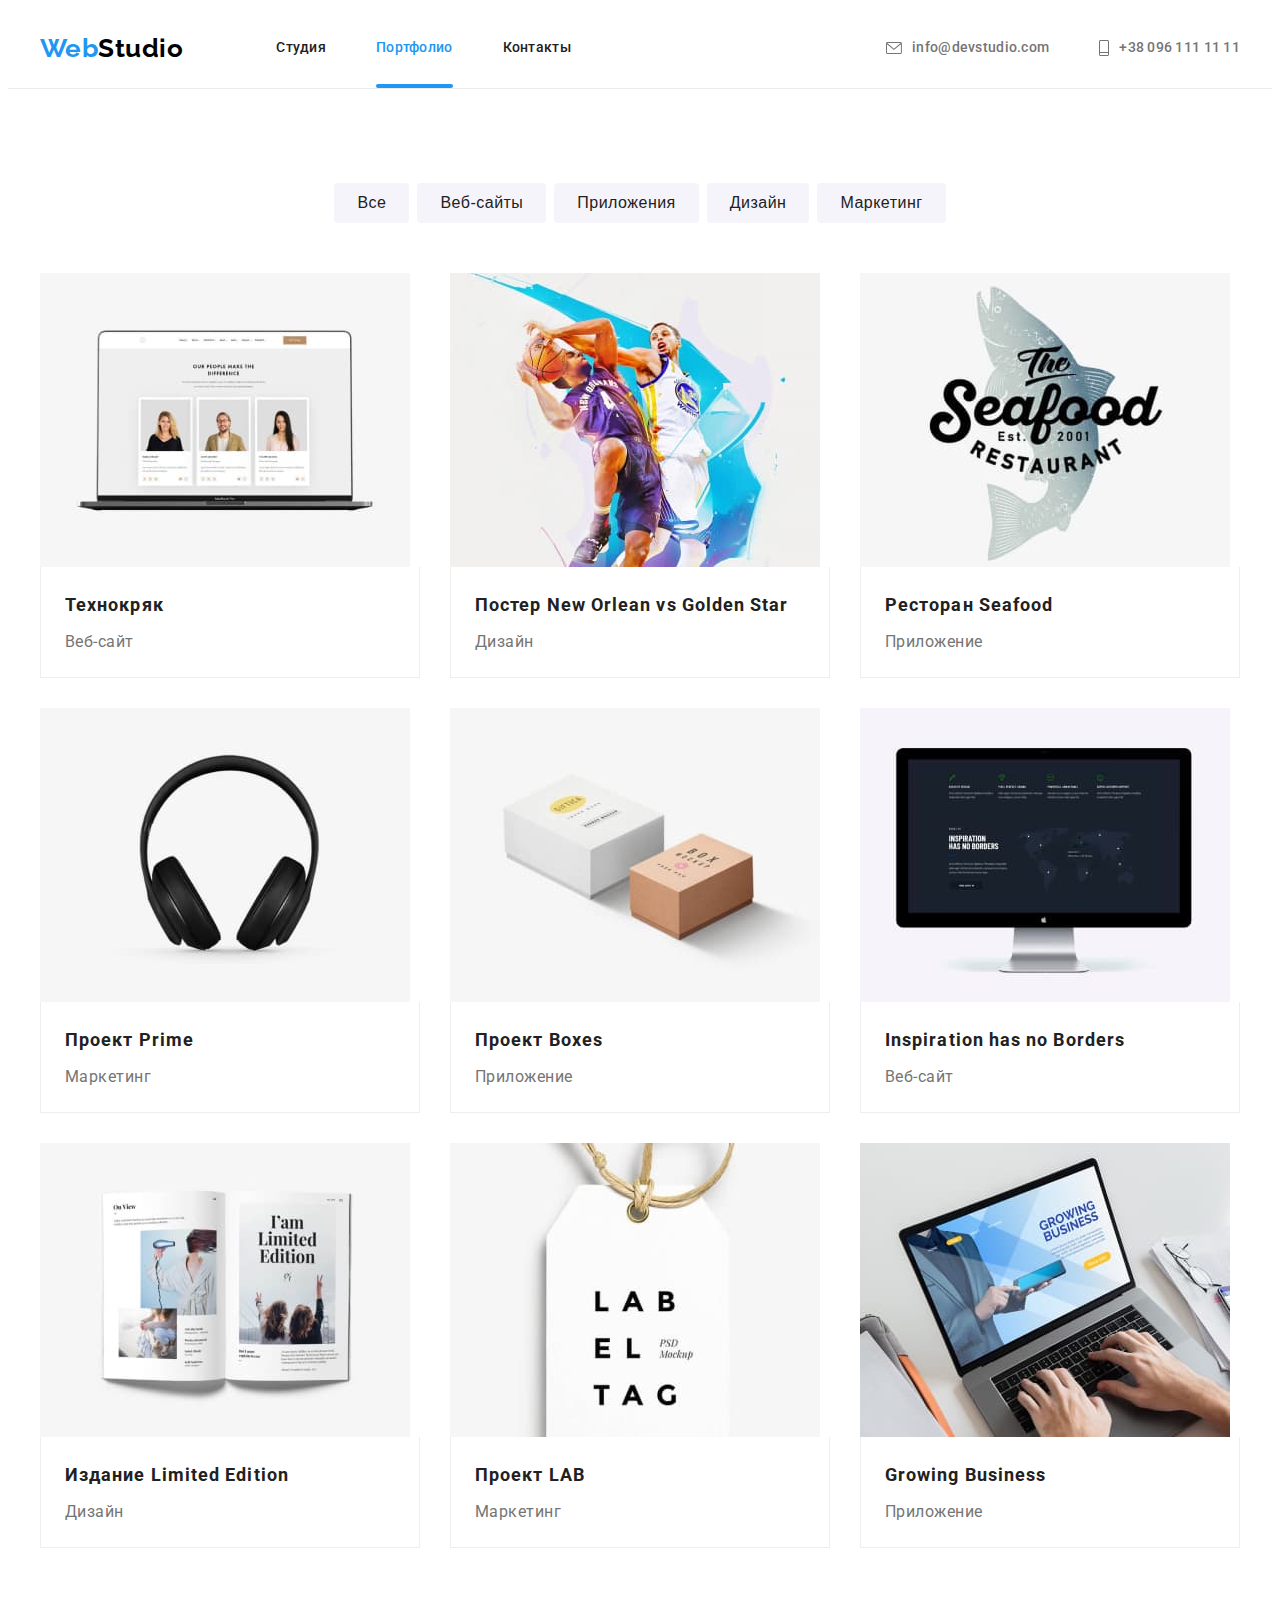
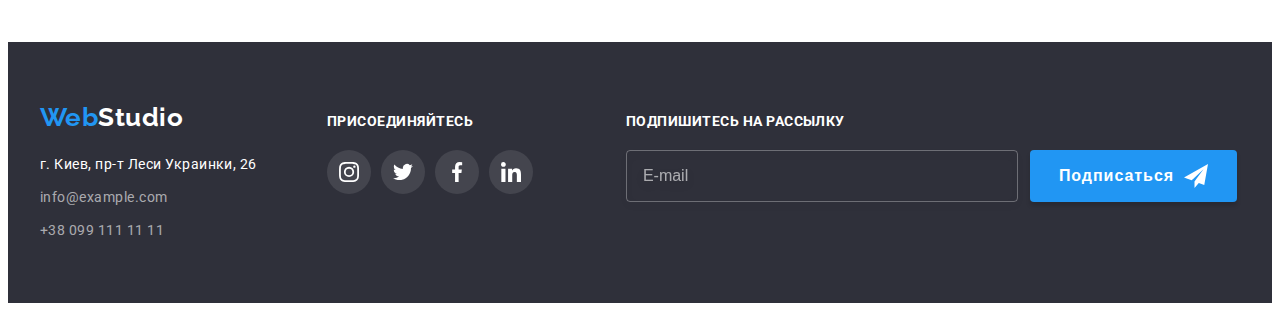
==== commit c931ffd7: "Разбивает стили по scss файлам, стили по BEM для footer, header и некоторым компонентам" ====
--- a/portfolio.html
+++ b/portfolio.html
@@ -21,39 +21,36 @@
   <body>
     <!-- HEADER -->
     <header class="header">
-      <div class="container header-container">
-        <nav class="navigation">
-          <a class="logo-link header-logo link" lang="en" href="./index.html"
-            >Web<span class="header-logo-decor">Studio</span></a
-          >
+      <div class="container header__container">
+        <nav class="header__nav">
+          <a class="logo header__logo link" lang="en" href="./index.html">Web<span
+              class="logo__label logo__label_theme_light">Studio</span></a>
           <ul class="menu list">
-            <li class="menu-item">
-              <a class="menu-link link" href="./index.html">Студия</a>
-            </li>
-            <li class="menu-item">
-              <a class="menu-link link current-page-item" href="./portfolio.html">Портфолио</a>
-            </li>
-            <li class="menu-item">
-              <a class="menu-link link" href="">Контакты</a>
+            <li class="menu__item">
+              <a class="menu__link link" href="./index.html">Студия</a>
+            </li>
+            <li class="menu__item">
+              <a class="menu__link link menu__link_current-page" href="./portfolio.html">Портфолио</a>
+            </li>
+            <li class="menu__item">
+              <a class="menu__link link" href="">Контакты</a>
             </li>
           </ul>
         </nav>
         <ul class="contacts-list list">
-          <li class="contacts-item">
-            <a class="contacts-link link" href="mailto:info@devstudio.com">
-              <svg class="contacts-icon" width="16" height="12">
+          <li class="contacts-list__item">
+            <a class="contacts-list__link link" href="mailto:info@devstudio.com">
+              <svg class="contacts-list__icon" width="16" height="12">
                 <use href="./images/icons.svg#icon-envelope"></use>
               </svg>
-              info@devstudio.com</a
-            >
+              info@devstudio.com</a>
           </li>
-          <li class="contacts-item">
-            <a class="contacts-link link" href="tel:+380961111111">
-              <svg class="contacts-icon" width="10" height="16">
+          <li class="contacts-list__item">
+            <a class="contacts-list__link link" href="tel:+380961111111">
+              <svg class="contacts-list__icon" width="10" height="16">
                 <use href="./images/icons.svg#icon-phone"></use>
               </svg>
-              +38 096 111 11 11</a
-            >
+              +38 096 111 11 11</a>
           </li>
         </ul>
       </div>
@@ -290,81 +287,67 @@
     <!-- FOOTER -->
     <footer class="footer">
       <div class="container">
-        <div class="footer-container">
-          <div class="address-container">
-            <a class="logo-link footer-logo link" lang="en" href="./index.html"
-              >Web<span class="footer-logo-decor">Studio</span></a
-            >
+        <div class="footer__container">
+          <div class="footer__address-container">
+            <a class="logo footer__logo link" lang="en" href="./index.html">Web<span
+                class="logo__label logo__label_theme_dark">Studio</span></a>
             <address class="address">
-              <ul class="address-contacts-list list">
-                <li class="address-contacts-list-item">
-                  <a
-                    class="address-postal-link link"
-                    href="https://goo.gl/maps/wizfUWT5925E2VPB9"
-                    target="_blank"
-                    rel="noopener noreferrer"
-                    >г. Киев, пр-т Леси Украинки, 26</a
-                  >
+              <ul class="address__contacts-list list">
+                <li class="address__contacts-list-item">
+                  <a class="address__postal-link link" href="https://goo.gl/maps/wizfUWT5925E2VPB9" target="_blank"
+                    rel="noopener noreferrer">г. Киев, пр-т Леси Украинки, 26</a>
                 </li>
-                <li class="address-contacts-list-item">
-                  <a class="address-mail-link link" href="mailto:info@example.com"
-                    >info@example.com</a
-                  >
+                <li class="address__contacts-list-item">
+                  <a class="address__email-link link" href="mailto:info@example.com">info@example.com</a>
                 </li>
-                <li class="address-contacts-list-item">
-                  <a class="address-tel-link link" href="tel:+380991111111">+38 099 111 11 11</a>
+                <li class="address__contacts-list-item">
+                  <a class="address__tel-link link" href="tel:+380991111111">+38 099 111 11 11</a>
                 </li>
               </ul>
             </address>
           </div>
-          <div class="social-links-container">
-            <p class="social-links-caption">Присоединяйтесь</p>
+          <div class="social-links social-links__container">
+            <p class="social-links__caption">Присоединяйтесь</p>
             <ul class="social-list list">
-              <li class="social-list-item">
-                <a class="social-list-link social-links-dark-theme link" href="">
-                  <svg class="social-list-icon" width="20" height="20">
+              <li class="social-list__item">
+                <a class="social-list__link social-links_theme_dark link" href="">
+                  <svg class="social-list__icon" width="20" height="20">
                     <use href="./images/icons.svg#icon-instagram"></use>
                   </svg>
                 </a>
               </li>
-              <li class="social-list-item">
-                <a class="social-list-link social-links-dark-theme link" href="">
-                  <svg class="social-list-icon" width="20" height="20">
+              <li class="social-list__item">
+                <a class="social-list__link social-links_theme_dark link" href="">
+                  <svg class="social-list__icon" width="20" height="20">
                     <use href="./images/icons.svg#icon-twitter"></use>
                   </svg>
                 </a>
               </li>
-              <li class="social-list-item">
-                <a class="social-list-link social-links-dark-theme link" href="">
-                  <svg class="social-list-icon" width="20" height="20">
+              <li class="social-list__item">
+                <a class="social-list__link social-links_theme_dark link" href="">
+                  <svg class="social-list__icon" width="20" height="20">
                     <use href="./images/icons.svg#icon-facebook"></use>
                   </svg>
                 </a>
               </li>
-              <li class="social-list-item">
-                <a class="social-list-link social-links-dark-theme link" href="">
-                  <svg class="social-list-icon" width="20" height="20">
+              <li class="social-list__item">
+                <a class="social-list__link social-links_theme_dark link" href="">
+                  <svg class="social-list__icon" width="20" height="20">
                     <use href="./images/icons.svg#icon-linkedin"></use>
                   </svg>
                 </a>
               </li>
             </ul>
           </div>
-          <div class="subscription-form-container">
-            <p class="subscription-form-head">Подпишитесь на рассылку</p>
+          <div class="foooter-subscription footer-subscription__container">
+            <p class="footer-subscription__head">Подпишитесь на рассылку</p>
             <form action="#" class="subscription-form">
-              <label class="subscription-form-field">
-                <input
-                  type="email"
-                  name="user-email"
-                  class="subscription-form-input"
-                  placeholder="E-mail"
-                  required
-                />
+              <label class="subscription-form__field">
+                <input type="email" name="user-email" class="subscription-form__input" placeholder="E-mail" required />
               </label>
-              <button type="submit" class="subscription-btn">
+              <button type="submit" class="subscription-form__btn">
                 Подписаться
-                <svg class="subscription-icon" width="24" height="24">
+                <svg class="subscription-form__icon" width="24" height="24">
                   <use href="./images/icons.svg#icon-send"></use>
                 </svg>
               </button>
--- a/css/main.min.css
+++ b/css/main.min.css
@@ -1,2 +1,2 @@
-:root{--main-font: 'Roboto', sans-serif;--secondary-font: 'Raleway', sans-serif;--accent-color: #2196f3;--primary-text-color: #212121;--secondary-text-color: #757575;--primary-white-color: #fff;--primary-black-color: #000;--card-set-gap: 30px;--transition-duration: 250ms;--transition-timing-function: cubic-bezier(0.4, 0, 0.2, 1)}h1,h2,h3,h4,h5,h6,p{margin-top:0;margin-bottom:0}ul,ol{margin-top:0;margin-bottom:0;padding-left:0}img{display:block;max-width:100%;height:auto}.list{list-style:none}.link{text-decoration:none}body{min-width:1200px;font-family:var(--main-font);letter-spacing:0.03em;color:var(--primary-text-color);background-color:var(--primary-white-color)}
+:root{--main-font: 'Roboto', sans-serif;--secondary-font: 'Raleway', sans-serif;--accent-color: #2196f3;--primary-text-color: #212121;--secondary-text-color: #757575;--primary-white-color: #fff;--primary-black-color: #000;--card-set-gap: 30px;--transition-duration: 250ms;--transition-timing-function: cubic-bezier(0.4, 0, 0.2, 1)}.visually-hidden{position:absolute !important;clip:rect(1px 1px 1px 1px);clip:rect(1px, 1px, 1px, 1px);padding:0 !important;border:0 !important;height:1px !important;width:1px !important;overflow:hidden}h1,h2,h3,h4,h5,h6,p{margin-top:0;margin-bottom:0}ul,ol{margin-top:0;margin-bottom:0;padding-left:0}img{display:block;max-width:100%;height:auto}.list{list-style:none}.link{text-decoration:none}body{min-width:1200px;font-family:var(--main-font);letter-spacing:0.03em;color:var(--primary-text-color);background-color:var(--primary-white-color)}.section{padding-top:94px;padding-bottom:94px}.container{width:1200px;margin:0 auto;padding-left:15px;padding-right:15px}.logo{display:block;font-family:var(--secondary-font);font-weight:700;font-size:26px;line-height:1.19;color:var(--accent-color)}.logo__label_theme_light{color:var(--primary-black-color)}.logo__label_theme_dark{color:var(--primary-white-color)}.menu .menu__link_current-page{color:var(--accent-color)}.menu__link_current-page::after{content:'';position:absolute;width:100%;height:4px;left:0;bottom:0;border-radius:2px;background-color:var(--accent-color)}.menu{display:flex}.menu__item{position:relative}.menu__item:not(:last-child){margin-right:50px}.menu__link{display:block;padding:32px 0;font-weight:500;font-size:14px;line-height:1.14;letter-spacing:0.02em;color:inherit;transition:color var(--transition-duration) var(--transition-timing-function)}.menu__link:hover,.menu__link:focus{color:var(--accent-color)}.modal-btn{display:block;margin:0 auto;padding:10px 32px;font-weight:700;font-size:16px;line-height:1.88;letter-spacing:0.06em;color:var(--primary-white-color);background-color:var(--accent-color);border:1px solid transparent;border-radius:4px;box-shadow:0px 4px 4px rgba(0,0,0,0.15);cursor:pointer}.title{margin-bottom:50px;font-size:36px;line-height:1.17;text-align:center}.social-links__container{margin-right:93px}.social-links__caption{margin-bottom:20px;font-weight:700;font-size:14px;line-height:1.14;text-transform:uppercase;color:var(--primary-white-color)}.social-links_theme_light{color:#afb1b8}.social-links_theme_dark{background-color:rgba(255,255,255,0.1);color:var(--primary-white-color)}.social-list{display:flex;justify-content:center}.social-list__item:not(:last-child){margin-right:10px}.social-list__link{display:flex;justify-content:center;align-items:center;width:44px;height:44px;border-radius:50%;transition:color var(--transition-duration) var(--transition-timing-function),background-color var(--transition-duration) var(--transition-timing-function)}.social-list__link:hover,.social-list__link:focus{color:var(--primary-white-color);background-color:var(--accent-color)}.social-list__icon{fill:currentColor}.backdrop{position:fixed;top:0;left:0;width:100vw;height:100vh;background-color:rgba(0,0,0,0.2);z-index:500;transition:opacity var(--transition-duration) var(--transition-timing-function),visibility var(--transition-duration) var(--transition-timing-function)}.is-hidden{opacity:0;visibility:hidden;pointer-events:none}.backdrop.is-hidden .modal{transform:translate(-50%, -50%) scale(1.1)}.modal{position:absolute;top:50%;left:50%;width:528px;height:580px;padding:40px;background-color:var(--primary-white-color);box-shadow:0px 1px 3px rgba(0,0,0,0.12),0px 1px 1px rgba(0,0,0,0.14),0px 2px 1px rgba(0,0,0,0.2);border-radius:4px;transform:translate(-50%, -50%) scale(1);transition:transform var(--transition-duration) var(--transition-timing-function)}.modal-close-btn{display:flex;justify-content:center;align-items:center;position:absolute;top:8px;right:8px;width:30px;height:30px;padding:0;color:var(--primary-black-color);border:1px solid rgba(0,0,0,0.1);border-radius:50%;background-color:var(--primary-white-color);cursor:pointer;transition:color var(--transition-duration) var(--transition-timing-function)}.modal-close-btn:hover,.modal-close-btn:focus{color:var(--accent-color)}.modal-close-icon{fill:currentColor}.modal-form{display:flex;flex-direction:column}.modal-form-head{margin-bottom:12px;font-weight:700;font-size:20px;line-height:1.15;text-align:center}.modal-form-field{margin-bottom:10px;font-size:12px;line-height:1.14;letter-spacing:0.01em;color:var(--secondary-text-color)}.modal-form-field:nth-child(5){margin-bottom:20px}.modal-form-input-wrapper{position:relative;display:block;margin-top:4px}.modal-form-input{width:100%;height:40px;border:1px solid rgba(33,33,33,0.2);border-radius:4px;padding-left:46px;transition:border-color var(--transition-duration) var(--transition-timing-function)}.modal-form-input:focus{border-color:var(--accent-color);outline:none}.modal-form-input:focus+.modal-form-icon{fill:var(--accent-color)}.modal-form-icon{position:absolute;top:50%;left:12px;fill:var(--primary-text-color);transform:translateY(-50%);transition:fill var(--transition-duration) var(--transition-timing-function)}.modal-form-comment{width:100%;height:120px;padding:12px 16px;margin-top:4px;border:1px solid rgba(33,33,33,0.2);border-radius:4px;resize:none;transition:border-color var(--transition-duration) var(--transition-timing-function)}.modal-form-comment::placeholder{font-size:14px;line-height:1.14;letter-spacing:0.01em;color:rgba(117,117,117,0.5)}.modal-form-comment:focus{border-color:var(--accent-color);outline:none}.checkbox-icon-wrapper{position:relative;display:inline-block;width:16px;height:15px;vertical-align:middle;margin-right:7px;border:2px solid var(--primary-text-color);border-radius:4px;transition:border-color var(--transition-duration) var(--transition-timing-function)}.checkbox-icon{position:absolute;top:-2px;left:-2px;display:block;cursor:pointer;opacity:0;transition:opacity var(--transition-duration) var(--transition-timing-function)}.modal-form-checkbox:focus+.modal-form-checkbox-policy .checkbox-icon-wrapper{outline:2px solid var(--primary-black-color)}.modal-form-checkbox:checked+.modal-form-checkbox-policy .checkbox-icon{opacity:1}.modal-form-checkbox:checked+.modal-form-checkbox-policy .checkbox-icon-wrapper{border-color:transparent}.modal-form-checkbox-policy{margin-bottom:30px;vertical-align:middle;font-size:14px;line-height:1.71;text-align:center;color:var(--secondary-text-color)}.modal-form-policy-link{color:var(--accent-color)}.modal-form-btn{padding:10px 56px;align-self:center;font-weight:700;font-size:16px;line-height:1.88;text-align:center;letter-spacing:0.06em;color:var(--primary-white-color);background-color:var(--accent-color);box-shadow:0px 4px 4px rgba(0,0,0,0.15);border:1px solid transparent;border-radius:4px;cursor:pointer;transition:background-color var(--transition-duration) var(--transition-timing-function)}.modal-form-btn:hover,.modal-form-btn:focus{background-color:#188ce8}.header{border-bottom-width:1px;border-bottom-style:solid;border-bottom-color:#ececec}.header__container{display:flex;align-items:center}.header__nav{display:flex;align-items:center}.header__logo{margin-right:93px}.contacts-list{display:flex;margin-left:auto}.contacts-list__item:not(:last-child){margin-right:50px}.contacts-list__link{display:flex;align-items:center;padding:32px 0;font-weight:500;font-size:14px;line-height:1.14;letter-spacing:0.02em;color:var(--secondary-text-color);transition:color var(--transition-duration) var(--transition-timing-function)}.contacts-list__link:hover,.contacts-list__link:focus{color:var(--accent-color)}.contacts-list__icon{margin-right:10px;fill:currentColor}.hero{max-width:1600px;margin:0 auto;padding:200px 0;background-color:#c4c4c4;background-image:linear-gradient(rgba(47,48,58,0.4), rgba(47,48,58,0.4)),url("../images/hero/background-image.jpg");background-position:50% 50%;background-size:cover;background-repeat:no-repeat}.hero-title{max-width:696px;margin:0 auto 30px;font-weight:900;font-size:44px;line-height:1.36;text-align:center;letter-spacing:0.06em;text-transform:uppercase;color:var(--primary-white-color)}.advantages-list{display:flex}.advantages-list-item{width:270px}.advantages-list-item:not(:last-child){margin-right:30px}.advantages-icon-container{display:flex;height:120px;justify-content:center;align-items:center;margin-bottom:30px;background-color:#f5f4fa;border-radius:4px}.advantages-list-item-title{margin-bottom:10px;font-size:14px;line-height:1.14;text-transform:uppercase}.advantages-list-item-description{font-size:14px;line-height:1.71;color:var(--secondary-text-color)}.services{padding-top:0;padding-bottom:94px}.services-img-list{display:flex;flex-wrap:wrap;margin-left:calc(-1 * var(--card-set-gap));margin-top:calc(-1 * var(--card-set-gap))}.services-img-list-item{position:relative;flex-basis:calc(100% / 3 - var(--card-set-gap));margin-left:var(--card-set-gap);margin-top:var(--card-set-gap)}.services-img-list-label{position:absolute;left:0;bottom:0;width:100%;padding:27px 0;font-weight:700;font-size:14px;line-height:1.14;text-align:center;text-transform:uppercase;color:var(--primary-white-color);background-color:rgba(47,48,58,0.8)}.team{background-color:#f5f4fa}.team-list{display:flex;flex-wrap:wrap;margin-left:calc(-1 * var(--card-set-gap));margin-top:calc(-1 * var(--card-set-gap))}.team-list-item{flex-basis:calc(100% / 4 - var(--card-set-gap));margin-left:var(--card-set-gap);margin-top:var(--card-set-gap)}.team-list-item-container{background-color:var(--primary-white-color);box-shadow:0px 1px 3px rgba(0,0,0,0.12),0px 1px 1px rgba(0,0,0,0.14),0px 2px 1px rgba(0,0,0,0.2);border-radius:0px 0px 4px 4px;overflow:hidden}.team-list-item-content{padding:30px 0}.team-list-item-title{margin-bottom:10px;font-weight:500;font-size:16px;line-height:1.19;text-align:center}.team-list-item-description{margin-bottom:16px;font-size:16px;line-height:1.19;text-align:center;color:var(--secondary-text-color)}.clients-list{display:flex;justify-content:center}.clients-list-item:not(:last-child){margin-right:30px}.clients-list-link{display:flex;justify-content:center;align-items:center;width:170px;height:92px;color:#afb1b8;border:1px solid #afb1b8;border-radius:4px;transition:color var(--transition-duration) var(--transition-timing-function),border-color var(--transition-duration) var(--transition-timing-function)}.clients-list-link:hover,.clients-list-link:focus{color:var(--accent-color);border-color:var(--accent-color)}.clients-list-icon{fill:currentColor}.works-filter-btn-list{display:flex;justify-content:center;margin:0 auto;margin-bottom:50px}.works-filter-btn-list-item:not(:last-child){margin-right:8px}.works-filter-btn{display:block;padding:6px 22px;letter-spacing:inherit;font-weight:500;font-size:16px;line-height:1.63;color:inherit;background-color:#f5f4fa;border:1px solid transparent;border-radius:4px;cursor:pointer;transition:color var(--transition-duration) var(--transition-timing-function),background-color var(--transition-duration) var(--transition-timing-function),box-shadow var(--transition-duration) var(--transition-timing-function)}.works-filter-btn:hover,.works-filter-btn:focus{color:var(--primary-white-color);background-color:var(--accent-color);box-shadow:0px 3px 1px rgba(0,0,0,0.1),0px 1px 2px rgba(0,0,0,0.08),0px 2px 2px rgba(0,0,0,0.12)}.works-list{display:flex;flex-wrap:wrap;margin-left:calc(-1 * var(--card-set-gap));margin-top:calc(-1 * var(--card-set-gap))}.works-list-item{flex-basis:calc(100% / 3 - var(--card-set-gap));margin-left:var(--card-set-gap);margin-top:var(--card-set-gap)}.works-list-link{display:block;transition:box-shadow var(--transition-duration) var(--transition-timing-function)}.works-list-link:hover,.works-list-link:focus{box-shadow:0px 1px 1px rgba(0,0,0,0.12),0px 4px 4px rgba(0,0,0,0.06),1px 4px 6px rgba(0,0,0,0.16)}.works-list-item-thumb{position:relative;overflow:hidden}.works-list-overlay{position:absolute;top:0;left:0;width:100%;height:100%;padding:63px 24px;overflow:auto;font-size:18px;line-height:1.56;color:var(--primary-white-color);background-color:rgba(33,150,243,0.9);transform:translateY(100%);transition:transform var(--transition-duration) var(--transition-timing-function)}.works-list-link:hover .works-list-overlay,.works-list-link:focus .works-list-overlay{transform:translateY(0%)}.works-list-item-content{padding:20px 24px;border:1px solid #eee;border-top:none}.works-list-link-title{margin-bottom:4px;font-size:18px;line-height:2;letter-spacing:0.06em;color:var(--primary-text-color)}.works-list-link-description{font-size:16px;line-height:1.88;color:var(--secondary-text-color)}.footer{padding:60px 0;background-color:#2f303a}.footer__container{display:flex;align-items:baseline}.footer__address-container{margin-right:70px}.footer__logo{margin-bottom:20px}.address__contacts-list-item{font-style:normal;font-weight:400;font-size:14px;line-height:1.71}.address__contacts-list-item:not(:last-child){margin-bottom:9px}.address__postal-link{color:var(--primary-white-color)}.address__email-link,.address__tel-link{color:rgba(255,255,255,0.6)}.footer-subscription__head{margin-bottom:20px;font-weight:700;font-size:14px;line-height:1.14;text-transform:uppercase;color:var(--primary-white-color)}.subscription-form{display:flex}.subscription-form__field{margin-right:12px}.subscription-form__input{width:358px;height:50px;padding:0 16px;font-size:16px;line-height:1.25;color:rgba(255,255,255,0.6);border:1px solid rgba(255,255,255,0.3);filter:drop-shadow(0px 4px 4px rgba(0,0,0,0.15));border-radius:4px;background-color:transparent}.subscription-form__input::placeholder{font-size:16px;line-height:1.25;color:rgba(255,255,255,0.6)}.subscription-form__btn{display:flex;justify-content:center;align-items:center;padding:0 28px;text-align:center;font-weight:700;font-size:16px;line-height:1.88;letter-spacing:0.06em;color:var(--primary-white-color);box-shadow:0px 4px 4px rgba(0,0,0,0.15);border:1px solid transparent;border-radius:4px;background-color:var(--accent-color)}.subscription-form__icon{margin-left:10px;fill:var(--primary-white-color)}
 /*# sourceMappingURL=main.min.css.map */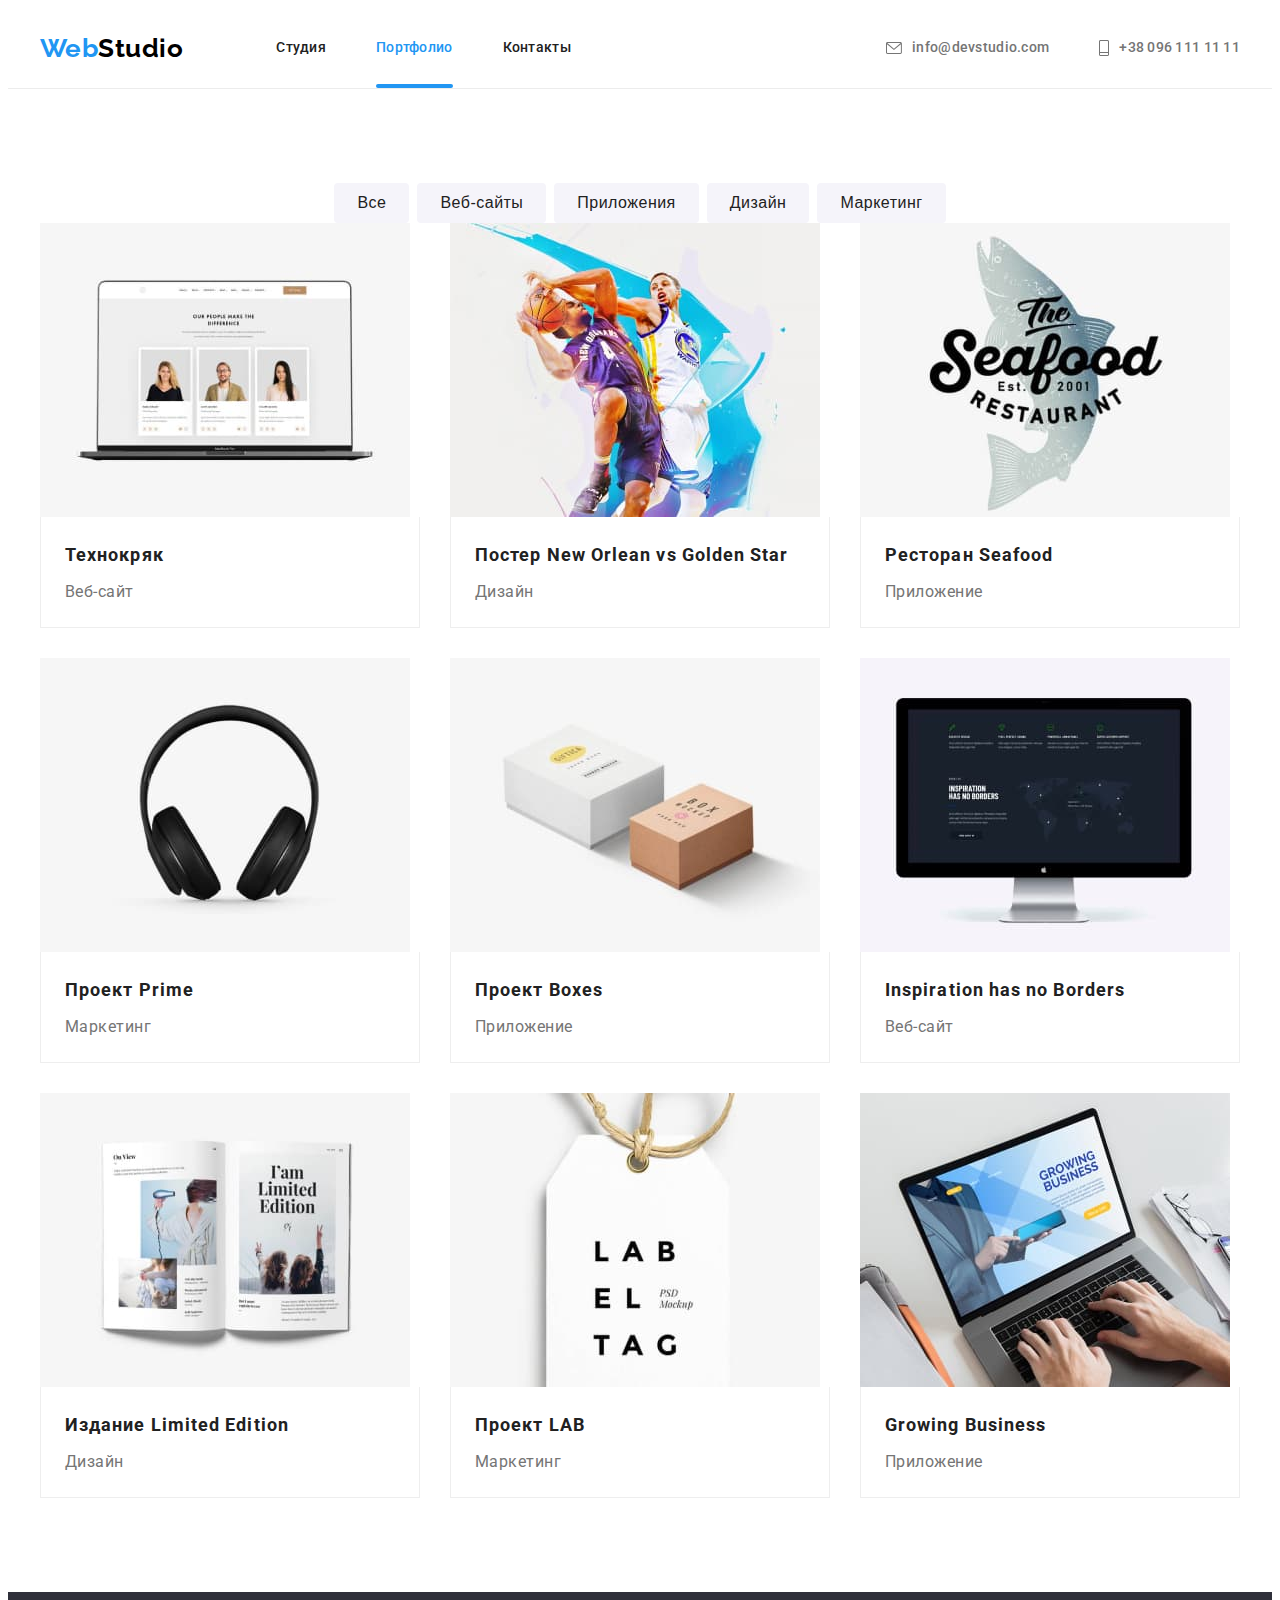
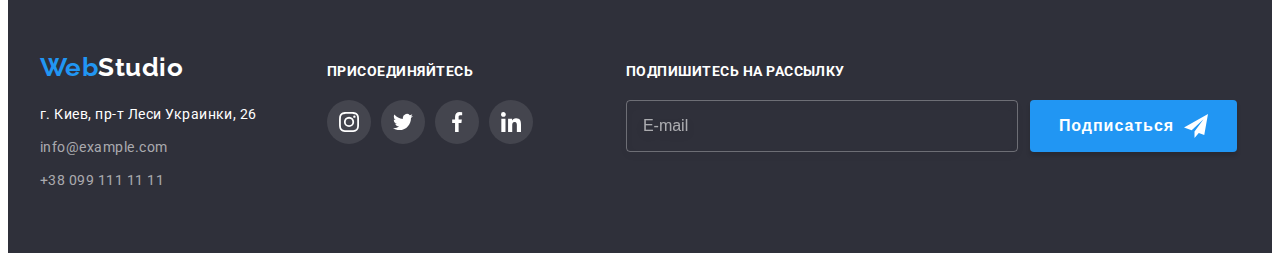
==== commit b5a014b3: "Небольшие правки к filter" ====
--- a/portfolio.html
+++ b/portfolio.html
@@ -23,34 +23,39 @@
     <header class="header">
       <div class="container header__container">
         <nav class="header__nav">
-          <a class="logo header__logo link" lang="en" href="./index.html">Web<span
-              class="logo__label logo__label_theme_light">Studio</span></a>
+          <a class="logo header__logo link" lang="en" href="./index.html"
+            >Web<span class="logo__label logo__label_theme_light">Studio</span></a
+          >
           <ul class="menu list">
             <li class="menu__item">
               <a class="menu__link link" href="./index.html">Студия</a>
             </li>
             <li class="menu__item">
-              <a class="menu__link link menu__link_current-page" href="./portfolio.html">Портфолио</a>
+              <a class="menu__link menu__link_current-page link" href="./portfolio.html"
+                >Портфолио</a
+              >
             </li>
             <li class="menu__item">
               <a class="menu__link link" href="">Контакты</a>
             </li>
           </ul>
         </nav>
-        <ul class="contacts-list list">
-          <li class="contacts-list__item">
-            <a class="contacts-list__link link" href="mailto:info@devstudio.com">
-              <svg class="contacts-list__icon" width="16" height="12">
+        <ul class="contacts contacts_end list">
+          <li class="contacts__item">
+            <a class="contacts__link link" href="mailto:info@devstudio.com">
+              <svg class="contacts__icon" width="16" height="12">
                 <use href="./images/icons.svg#icon-envelope"></use>
               </svg>
-              info@devstudio.com</a>
+              info@devstudio.com</a
+            >
           </li>
-          <li class="contacts-list__item">
-            <a class="contacts-list__link link" href="tel:+380961111111">
-              <svg class="contacts-list__icon" width="10" height="16">
+          <li class="contacts__item">
+            <a class="contacts__link link" href="tel:+380961111111">
+              <svg class="contacts__icon" width="10" height="16">
                 <use href="./images/icons.svg#icon-phone"></use>
               </svg>
-              +38 096 111 11 11</a>
+              +38 096 111 11 11</a
+            >
           </li>
         </ul>
       </div>
@@ -59,224 +64,222 @@
       <!-- WORKS -->
       <section class="works section">
         <div class="container">
-          <h1 class="title visually-hidden">Наши работы</h1>
-          <ul class="works-filter-btn-list list">
-            <li class="works-filter-btn-list-item">
-              <button class="works-filter-btn" type="button">Все</button>
-            </li>
-            <li class="works-filter-btn-list-item">
-              <button class="works-filter-btn" type="button">Веб-сайты</button>
-            </li>
-            <li class="works-filter-btn-list-item">
-              <button class="works-filter-btn" type="button">Приложения</button>
-            </li>
-            <li class="works-filter-btn-list-item">
-              <button class="works-filter-btn" type="button">Дизайн</button>
-            </li>
-            <li class="works-filter-btn-list-item">
-              <button class="works-filter-btn" type="button">Маркетинг</button>
+          <h1 class="title title_top visually-hidden">Наши работы</h1>
+          <ul class="filter filter_top-centered list">
+            <li class="filter__item">
+              <button class="filter__btn" type="button">Все</button>
+            </li>
+            <li class="filter__item">
+              <button class="filter__btn" type="button">Веб-сайты</button>
+            </li>
+            <li class="filter__item">
+              <button class="filter__btn" type="button">Приложения</button>
+            </li>
+            <li class="filter__item">
+              <button class="filter__btn" type="button">Дизайн</button>
+            </li>
+            <li class="filter__item">
+              <button class="filter__btn" type="button">Маркетинг</button>
             </li>
           </ul>
           <ul class="works-list list">
-            <li class="works-list-item">
-              <a class="works-list-link link" href="">
-                <div class="works-list-item-thumb">
-                  <img
-                    class="works-list-link-img"
+            <li class="works-list__item">
+              <a class="works-list__link link" href="">
+                <div class="works-list__thumb">
+                  <img
+                    class="works-list__img"
                     src="./images/portfolio/project-1.jpg"
                     alt="Веб-сайт на мониторе ноутбука"
                     width="370"
                     height="294"
                   />
-                  <p class="works-list-overlay">
-                    Технокряк это современная площадка распространения коронавируса. Компании
-                    используют эту платформу для цифрового шпионажа и атак на защищённые сервера
-                    конкурентов.
-                  </p>
-                </div>
-                <div class="works-list-item-content">
-                  <h2 class="works-list-link-title">Технокряк</h2>
-                  <p class="works-list-link-description">Веб-сайт</p>
-                </div>
-              </a>
-            </li>
-            <li class="works-list-item">
-              <a class="works-list-link link" href="">
-                <div class="works-list-item-thumb">
-                  <img
-                    class="works-list-link-img"
+                  <p class="works-list__overlay">
+                    Технокряк это современная площадка распространения коронавируса. Компании
+                    используют эту платформу для цифрового шпионажа и атак на защищённые сервера
+                    конкурентов.
+                  </p>
+                </div>
+                <div class="works-list__content">
+                  <h2 class="works-list__title">Технокряк</h2>
+                  <p class="works-list__description">Веб-сайт</p>
+                </div>
+              </a>
+            </li>
+            <li class="works-list__item">
+              <a class="works-list__link link" href="">
+                <div class="works-list__thumb">
+                  <img
+                    class="works-list__img"
                     src="./images/portfolio/project-2.jpg"
                     alt="Два баскетболиста с мячом"
                     width="370"
                     height="294"
                   />
-                  <p class="works-list-overlay">
-                    Технокряк это современная площадка распространения коронавируса. Компании
-                    используют эту платформу для цифрового шпионажа и атак на защищённые сервера
-                    конкурентов.
-                  </p>
-                </div>
-                <div class="works-list-item-content">
-                  <h2 class="works-list-link-title">
+                  <p class="works-list__overlay">
+                    Технокряк это современная площадка распространения коронавируса. Компании
+                    используют эту платформу для цифрового шпионажа и атак на защищённые сервера
+                    конкурентов.
+                  </p>
+                </div>
+                <div class="works-list__content">
+                  <h2 class="works-list__title">
                     Постер <span lang="en">New Orlean vs Golden Star</span>
                   </h2>
-                  <p class="works-list-link-description">Дизайн</p>
-                </div>
-              </a>
-            </li>
-            <li class="works-list-item">
-              <a class="works-list-link link" href="">
-                <div class="works-list-item-thumb">
-                  <img
-                    class="works-list-link-img"
+                  <p class="works-list__description">Дизайн</p>
+                </div>
+              </a>
+            </li>
+            <li class="works-list__item">
+              <a class="works-list__link link" href="">
+                <div class="works-list__thumb">
+                  <img
+                    class="works-list__img"
                     src="./images/portfolio/project-3.jpg"
                     alt="Логотип ресторана"
                     width="370"
                     height="294"
                   />
-                  <p class="works-list-overlay">
-                    Технокряк это современная площадка распространения коронавируса. Компании
-                    используют эту платформу для цифрового шпионажа и атак на защищённые сервера
-                    конкурентов.
-                  </p>
-                </div>
-                <div class="works-list-item-content">
-                  <h2 class="works-list-link-title">Ресторан <span lang="en">Seafood</span></h2>
-                  <p class="works-list-link-description">Приложение</p>
-                </div>
-              </a>
-            </li>
-            <li class="works-list-item">
-              <a class="works-list-link link" href="">
-                <div class="works-list-item-thumb">
-                  <img
-                    class="works-list-link-img"
+                  <p class="works-list__overlay">
+                    Технокряк это современная площадка распространения коронавируса. Компании
+                    используют эту платформу для цифрового шпионажа и атак на защищённые сервера
+                    конкурентов.
+                  </p>
+                </div>
+                <div class="works-list__content">
+                  <h2 class="works-list__title">Ресторан <span lang="en">Seafood</span></h2>
+                  <p class="works-list__description">Приложение</p>
+                </div>
+              </a>
+            </li>
+            <li class="works-list__item">
+              <a class="works-list__link link" href="">
+                <div class="works-list__thumb">
+                  <img
+                    class="works-list__img"
                     src="./images/portfolio/project-4.jpg"
                     alt="Наушники"
                     width="370"
                     height="294"
                   />
-                  <p class="works-list-overlay">
-                    Технокряк это современная площадка распространения коронавируса. Компании
-                    используют эту платформу для цифрового шпионажа и атак на защищённые сервера
-                    конкурентов.
-                  </p>
-                </div>
-                <div class="works-list-item-content">
-                  <h2 class="works-list-link-title">Проект <span lang="en">Prime</span></h2>
-                  <p class="works-list-link-description">Маркетинг</p>
-                </div>
-              </a>
-            </li>
-            <li class="works-list-item">
-              <a class="works-list-link link" href="">
-                <div class="works-list-item-thumb">
-                  <img
-                    class="works-list-link-img"
+                  <p class="works-list__overlay">
+                    Технокряк это современная площадка распространения коронавируса. Компании
+                    используют эту платформу для цифрового шпионажа и атак на защищённые сервера
+                    конкурентов.
+                  </p>
+                </div>
+                <div class="works-list__content">
+                  <h2 class="works-list__title">Проект <span lang="en">Prime</span></h2>
+                  <p class="works-list__description">Маркетинг</p>
+                </div>
+              </a>
+            </li>
+            <li class="works-list__item">
+              <a class="works-list__link link" href="">
+                <div class="works-list__thumb">
+                  <img
+                    class="works-list__img"
                     src="./images/portfolio/project-5.jpg"
                     alt="Две коробки"
                     width="370"
                     height="294"
                   />
-                  <p class="works-list-overlay">
-                    Технокряк это современная площадка распространения коронавируса. Компании
-                    используют эту платформу для цифрового шпионажа и атак на защищённые сервера
-                    конкурентов.
-                  </p>
-                </div>
-                <div class="works-list-item-content">
-                  <h2 class="works-list-link-title">Проект <span lang="en">Boxes</span></h2>
-                  <p class="works-list-link-description">Приложение</p>
-                </div>
-              </a>
-            </li>
-            <li class="works-list-item">
-              <a class="works-list-link link" href="">
-                <div class="works-list-item-thumb">
-                  <img
-                    class="works-list-link-img"
+                  <p class="works-list__overlay">
+                    Технокряк это современная площадка распространения коронавируса. Компании
+                    используют эту платформу для цифрового шпионажа и атак на защищённые сервера
+                    конкурентов.
+                  </p>
+                </div>
+                <div class="works-list__content">
+                  <h2 class="works-list__title">Проект <span lang="en">Boxes</span></h2>
+                  <p class="works-list__description">Приложение</p>
+                </div>
+              </a>
+            </li>
+            <li class="works-list__item">
+              <a class="works-list__link link" href="">
+                <div class="works-list__thumb">
+                  <img
+                    class="works-list__img"
                     src="./images/portfolio/project-6.jpg"
                     alt="Приложение на экране монитора"
                     width="370"
                     height="294"
                   />
-                  <p class="works-list-overlay">
-                    Технокряк это современная площадка распространения коронавируса. Компании
-                    используют эту платформу для цифрового шпионажа и атак на защищённые сервера
-                    конкурентов.
-                  </p>
-                </div>
-                <div class="works-list-item-content">
-                  <h2 class="works-list-link-title" lang="en">Inspiration has no Borders</h2>
-                  <p class="works-list-link-description">Веб-сайт</p>
-                </div>
-              </a>
-            </li>
-            <li class="works-list-item">
-              <a class="works-list-link link" href="">
-                <div class="works-list-item-thumb">
-                  <img
-                    class="works-list-link-img"
+                  <p class="works-list__overlay">
+                    Технокряк это современная площадка распространения коронавируса. Компании
+                    используют эту платформу для цифрового шпионажа и атак на защищённые сервера
+                    конкурентов.
+                  </p>
+                </div>
+                <div class="works-list__content">
+                  <h2 class="works-list__title" lang="en">Inspiration has no Borders</h2>
+                  <p class="works-list__description">Веб-сайт</p>
+                </div>
+              </a>
+            </li>
+            <li class="works-list__item">
+              <a class="works-list__link link" href="">
+                <div class="works-list__thumb">
+                  <img
+                    class="works-list__img"
                     src="./images/portfolio/project-7.jpg"
                     alt="Журнал"
                     width="370"
                     height="294"
                   />
-                  <p class="works-list-overlay">
-                    Технокряк это современная площадка распространения коронавируса. Компании
-                    используют эту платформу для цифрового шпионажа и атак на защищённые сервера
-                    конкурентов.
-                  </p>
-                </div>
-                <div class="works-list-item-content">
-                  <h2 class="works-list-link-title">
-                    Издание <span lang="en">Limited Edition</span>
-                  </h2>
-                  <p class="works-list-link-description">Дизайн</p>
-                </div>
-              </a>
-            </li>
-            <li class="works-list-item">
-              <a class="works-list-link link" href="">
-                <div class="works-list-item-thumb">
-                  <img
-                    class="works-list-link-img"
+                  <p class="works-list__overlay">
+                    Технокряк это современная площадка распространения коронавируса. Компании
+                    используют эту платформу для цифрового шпионажа и атак на защищённые сервера
+                    конкурентов.
+                  </p>
+                </div>
+                <div class="works-list__content">
+                  <h2 class="works-list__title">Издание <span lang="en">Limited Edition</span></h2>
+                  <p class="works-list__description">Дизайн</p>
+                </div>
+              </a>
+            </li>
+            <li class="works-list__item">
+              <a class="works-list__link link" href="">
+                <div class="works-list__thumb">
+                  <img
+                    class="works-list__img"
                     src="./images/portfolio/project-8.jpg"
                     alt="Лейбл"
                     width="370"
                     height="294"
                   />
-                  <p class="works-list-overlay">
-                    Технокряк это современная площадка распространения коронавируса. Компании
-                    используют эту платформу для цифрового шпионажа и атак на защищённые сервера
-                    конкурентов.
-                  </p>
-                </div>
-                <div class="works-list-item-content">
-                  <h2 class="works-list-link-title">Проект <span lang="en">LAB</span></h2>
-                  <p class="works-list-link-description">Маркетинг</p>
-                </div>
-              </a>
-            </li>
-            <li class="works-list-item">
-              <a class="works-list-link link" href="">
-                <div class="works-list-item-thumb">
-                  <img
-                    class="works-list-link-img"
+                  <p class="works-list__overlay">
+                    Технокряк это современная площадка распространения коронавируса. Компании
+                    используют эту платформу для цифрового шпионажа и атак на защищённые сервера
+                    конкурентов.
+                  </p>
+                </div>
+                <div class="works-list__content">
+                  <h2 class="works-list__title">Проект <span lang="en">LAB</span></h2>
+                  <p class="works-list__description">Маркетинг</p>
+                </div>
+              </a>
+            </li>
+            <li class="works-list__item">
+              <a class="works-list__link link" href="">
+                <div class="works-list__thumb">
+                  <img
+                    class="works-list__img"
                     src="./images/portfolio/project-9.jpg"
                     alt="Человек набирает на клавиатуре ноутбука"
                     width="370"
                     height="294"
                   />
-                  <p class="works-list-overlay">
-                    Технокряк это современная площадка распространения коронавируса. Компании
-                    используют эту платформу для цифрового шпионажа и атак на защищённые сервера
-                    конкурентов.
-                  </p>
-                </div>
-                <div class="works-list-item-content">
-                  <h2 class="works-list-link-title" lang="en">Growing Business</h2>
-                  <p class="works-list-link-description">Приложение</p>
+                  <p class="works-list__overlay">
+                    Технокряк это современная площадка распространения коронавируса. Компании
+                    используют эту платформу для цифрового шпионажа и атак на защищённые сервера
+                    конкурентов.
+                  </p>
+                </div>
+                <div class="works-list__content">
+                  <h2 class="works-list__title" lang="en">Growing Business</h2>
+                  <p class="works-list__description">Приложение</p>
                 </div>
               </a>
             </li>
@@ -289,18 +292,26 @@
       <div class="container">
         <div class="footer__container">
           <div class="footer__address-container">
-            <a class="logo footer__logo link" lang="en" href="./index.html">Web<span
-                class="logo__label logo__label_theme_dark">Studio</span></a>
+            <a class="logo footer__logo link" lang="en" href="./index.html"
+              >Web<span class="logo__label logo__label_theme_dark">Studio</span></a
+            >
             <address class="address">
-              <ul class="address__contacts-list list">
-                <li class="address__contacts-list-item">
-                  <a class="address__postal-link link" href="https://goo.gl/maps/wizfUWT5925E2VPB9" target="_blank"
-                    rel="noopener noreferrer">г. Киев, пр-т Леси Украинки, 26</a>
+              <ul class="address__list list">
+                <li class="address__item">
+                  <a
+                    class="address__postal-link link"
+                    href="https://goo.gl/maps/wizfUWT5925E2VPB9"
+                    target="_blank"
+                    rel="noopener noreferrer"
+                    >г. Киев, пр-т Леси Украинки, 26</a
+                  >
                 </li>
-                <li class="address__contacts-list-item">
-                  <a class="address__email-link link" href="mailto:info@example.com">info@example.com</a>
+                <li class="address__item">
+                  <a class="address__email-link link" href="mailto:info@example.com"
+                    >info@example.com</a
+                  >
                 </li>
-                <li class="address__contacts-list-item">
+                <li class="address__item">
                   <a class="address__tel-link link" href="tel:+380991111111">+38 099 111 11 11</a>
                 </li>
               </ul>
@@ -310,28 +321,28 @@
             <p class="social-links__caption">Присоединяйтесь</p>
             <ul class="social-list list">
               <li class="social-list__item">
-                <a class="social-list__link social-links_theme_dark link" href="">
+                <a class="social-list__link social-list__link_theme_dark link" href="">
                   <svg class="social-list__icon" width="20" height="20">
                     <use href="./images/icons.svg#icon-instagram"></use>
                   </svg>
                 </a>
               </li>
               <li class="social-list__item">
-                <a class="social-list__link social-links_theme_dark link" href="">
+                <a class="social-list__link social-list__link_theme_dark link" href="">
                   <svg class="social-list__icon" width="20" height="20">
                     <use href="./images/icons.svg#icon-twitter"></use>
                   </svg>
                 </a>
               </li>
               <li class="social-list__item">
-                <a class="social-list__link social-links_theme_dark link" href="">
+                <a class="social-list__link social-list__link_theme_dark link" href="">
                   <svg class="social-list__icon" width="20" height="20">
                     <use href="./images/icons.svg#icon-facebook"></use>
                   </svg>
                 </a>
               </li>
               <li class="social-list__item">
-                <a class="social-list__link social-links_theme_dark link" href="">
+                <a class="social-list__link social-list__link_theme_dark link" href="">
                   <svg class="social-list__icon" width="20" height="20">
                     <use href="./images/icons.svg#icon-linkedin"></use>
                   </svg>
@@ -339,13 +350,19 @@
               </li>
             </ul>
           </div>
-          <div class="foooter-subscription footer-subscription__container">
-            <p class="footer-subscription__head">Подпишитесь на рассылку</p>
+          <div class="foooter__subscription-container">
+            <p class="footer__subscription-head">Подпишитесь на рассылку</p>
             <form action="#" class="subscription-form">
               <label class="subscription-form__field">
-                <input type="email" name="user-email" class="subscription-form__input" placeholder="E-mail" required />
+                <input
+                  type="email"
+                  name="user-email"
+                  class="subscription-form__input"
+                  placeholder="E-mail"
+                  required
+                />
               </label>
-              <button type="submit" class="subscription-form__btn">
+              <button type="submit" class="subscription-form__btn btn">
                 Подписаться
                 <svg class="subscription-form__icon" width="24" height="24">
                   <use href="./images/icons.svg#icon-send"></use>
--- a/css/main.min.css
+++ b/css/main.min.css
@@ -1,2 +1,2 @@
-:root{--main-font: 'Roboto', sans-serif;--secondary-font: 'Raleway', sans-serif;--accent-color: #2196f3;--primary-text-color: #212121;--secondary-text-color: #757575;--primary-white-color: #fff;--primary-black-color: #000;--card-set-gap: 30px;--transition-duration: 250ms;--transition-timing-function: cubic-bezier(0.4, 0, 0.2, 1)}.visually-hidden{position:absolute !important;clip:rect(1px 1px 1px 1px);clip:rect(1px, 1px, 1px, 1px);padding:0 !important;border:0 !important;height:1px !important;width:1px !important;overflow:hidden}h1,h2,h3,h4,h5,h6,p{margin-top:0;margin-bottom:0}ul,ol{margin-top:0;margin-bottom:0;padding-left:0}img{display:block;max-width:100%;height:auto}.list{list-style:none}.link{text-decoration:none}body{min-width:1200px;font-family:var(--main-font);letter-spacing:0.03em;color:var(--primary-text-color);background-color:var(--primary-white-color)}.section{padding-top:94px;padding-bottom:94px}.container{width:1200px;margin:0 auto;padding-left:15px;padding-right:15px}.logo{display:block;font-family:var(--secondary-font);font-weight:700;font-size:26px;line-height:1.19;color:var(--accent-color)}.logo__label_theme_light{color:var(--primary-black-color)}.logo__label_theme_dark{color:var(--primary-white-color)}.menu .menu__link_current-page{color:var(--accent-color)}.menu__link_current-page::after{content:'';position:absolute;width:100%;height:4px;left:0;bottom:0;border-radius:2px;background-color:var(--accent-color)}.menu{display:flex}.menu__item{position:relative}.menu__item:not(:last-child){margin-right:50px}.menu__link{display:block;padding:32px 0;font-weight:500;font-size:14px;line-height:1.14;letter-spacing:0.02em;color:inherit;transition:color var(--transition-duration) var(--transition-timing-function)}.menu__link:hover,.menu__link:focus{color:var(--accent-color)}.modal-btn{display:block;margin:0 auto;padding:10px 32px;font-weight:700;font-size:16px;line-height:1.88;letter-spacing:0.06em;color:var(--primary-white-color);background-color:var(--accent-color);border:1px solid transparent;border-radius:4px;box-shadow:0px 4px 4px rgba(0,0,0,0.15);cursor:pointer}.title{margin-bottom:50px;font-size:36px;line-height:1.17;text-align:center}.social-links__container{margin-right:93px}.social-links__caption{margin-bottom:20px;font-weight:700;font-size:14px;line-height:1.14;text-transform:uppercase;color:var(--primary-white-color)}.social-links_theme_light{color:#afb1b8}.social-links_theme_dark{background-color:rgba(255,255,255,0.1);color:var(--primary-white-color)}.social-list{display:flex;justify-content:center}.social-list__item:not(:last-child){margin-right:10px}.social-list__link{display:flex;justify-content:center;align-items:center;width:44px;height:44px;border-radius:50%;transition:color var(--transition-duration) var(--transition-timing-function),background-color var(--transition-duration) var(--transition-timing-function)}.social-list__link:hover,.social-list__link:focus{color:var(--primary-white-color);background-color:var(--accent-color)}.social-list__icon{fill:currentColor}.backdrop{position:fixed;top:0;left:0;width:100vw;height:100vh;background-color:rgba(0,0,0,0.2);z-index:500;transition:opacity var(--transition-duration) var(--transition-timing-function),visibility var(--transition-duration) var(--transition-timing-function)}.is-hidden{opacity:0;visibility:hidden;pointer-events:none}.backdrop.is-hidden .modal{transform:translate(-50%, -50%) scale(1.1)}.modal{position:absolute;top:50%;left:50%;width:528px;height:580px;padding:40px;background-color:var(--primary-white-color);box-shadow:0px 1px 3px rgba(0,0,0,0.12),0px 1px 1px rgba(0,0,0,0.14),0px 2px 1px rgba(0,0,0,0.2);border-radius:4px;transform:translate(-50%, -50%) scale(1);transition:transform var(--transition-duration) var(--transition-timing-function)}.modal-close-btn{display:flex;justify-content:center;align-items:center;position:absolute;top:8px;right:8px;width:30px;height:30px;padding:0;color:var(--primary-black-color);border:1px solid rgba(0,0,0,0.1);border-radius:50%;background-color:var(--primary-white-color);cursor:pointer;transition:color var(--transition-duration) var(--transition-timing-function)}.modal-close-btn:hover,.modal-close-btn:focus{color:var(--accent-color)}.modal-close-icon{fill:currentColor}.modal-form{display:flex;flex-direction:column}.modal-form-head{margin-bottom:12px;font-weight:700;font-size:20px;line-height:1.15;text-align:center}.modal-form-field{margin-bottom:10px;font-size:12px;line-height:1.14;letter-spacing:0.01em;color:var(--secondary-text-color)}.modal-form-field:nth-child(5){margin-bottom:20px}.modal-form-input-wrapper{position:relative;display:block;margin-top:4px}.modal-form-input{width:100%;height:40px;border:1px solid rgba(33,33,33,0.2);border-radius:4px;padding-left:46px;transition:border-color var(--transition-duration) var(--transition-timing-function)}.modal-form-input:focus{border-color:var(--accent-color);outline:none}.modal-form-input:focus+.modal-form-icon{fill:var(--accent-color)}.modal-form-icon{position:absolute;top:50%;left:12px;fill:var(--primary-text-color);transform:translateY(-50%);transition:fill var(--transition-duration) var(--transition-timing-function)}.modal-form-comment{width:100%;height:120px;padding:12px 16px;margin-top:4px;border:1px solid rgba(33,33,33,0.2);border-radius:4px;resize:none;transition:border-color var(--transition-duration) var(--transition-timing-function)}.modal-form-comment::placeholder{font-size:14px;line-height:1.14;letter-spacing:0.01em;color:rgba(117,117,117,0.5)}.modal-form-comment:focus{border-color:var(--accent-color);outline:none}.checkbox-icon-wrapper{position:relative;display:inline-block;width:16px;height:15px;vertical-align:middle;margin-right:7px;border:2px solid var(--primary-text-color);border-radius:4px;transition:border-color var(--transition-duration) var(--transition-timing-function)}.checkbox-icon{position:absolute;top:-2px;left:-2px;display:block;cursor:pointer;opacity:0;transition:opacity var(--transition-duration) var(--transition-timing-function)}.modal-form-checkbox:focus+.modal-form-checkbox-policy .checkbox-icon-wrapper{outline:2px solid var(--primary-black-color)}.modal-form-checkbox:checked+.modal-form-checkbox-policy .checkbox-icon{opacity:1}.modal-form-checkbox:checked+.modal-form-checkbox-policy .checkbox-icon-wrapper{border-color:transparent}.modal-form-checkbox-policy{margin-bottom:30px;vertical-align:middle;font-size:14px;line-height:1.71;text-align:center;color:var(--secondary-text-color)}.modal-form-policy-link{color:var(--accent-color)}.modal-form-btn{padding:10px 56px;align-self:center;font-weight:700;font-size:16px;line-height:1.88;text-align:center;letter-spacing:0.06em;color:var(--primary-white-color);background-color:var(--accent-color);box-shadow:0px 4px 4px rgba(0,0,0,0.15);border:1px solid transparent;border-radius:4px;cursor:pointer;transition:background-color var(--transition-duration) var(--transition-timing-function)}.modal-form-btn:hover,.modal-form-btn:focus{background-color:#188ce8}.header{border-bottom-width:1px;border-bottom-style:solid;border-bottom-color:#ececec}.header__container{display:flex;align-items:center}.header__nav{display:flex;align-items:center}.header__logo{margin-right:93px}.contacts-list{display:flex;margin-left:auto}.contacts-list__item:not(:last-child){margin-right:50px}.contacts-list__link{display:flex;align-items:center;padding:32px 0;font-weight:500;font-size:14px;line-height:1.14;letter-spacing:0.02em;color:var(--secondary-text-color);transition:color var(--transition-duration) var(--transition-timing-function)}.contacts-list__link:hover,.contacts-list__link:focus{color:var(--accent-color)}.contacts-list__icon{margin-right:10px;fill:currentColor}.hero{max-width:1600px;margin:0 auto;padding:200px 0;background-color:#c4c4c4;background-image:linear-gradient(rgba(47,48,58,0.4), rgba(47,48,58,0.4)),url("../images/hero/background-image.jpg");background-position:50% 50%;background-size:cover;background-repeat:no-repeat}.hero-title{max-width:696px;margin:0 auto 30px;font-weight:900;font-size:44px;line-height:1.36;text-align:center;letter-spacing:0.06em;text-transform:uppercase;color:var(--primary-white-color)}.advantages-list{display:flex}.advantages-list-item{width:270px}.advantages-list-item:not(:last-child){margin-right:30px}.advantages-icon-container{display:flex;height:120px;justify-content:center;align-items:center;margin-bottom:30px;background-color:#f5f4fa;border-radius:4px}.advantages-list-item-title{margin-bottom:10px;font-size:14px;line-height:1.14;text-transform:uppercase}.advantages-list-item-description{font-size:14px;line-height:1.71;color:var(--secondary-text-color)}.services{padding-top:0;padding-bottom:94px}.services-img-list{display:flex;flex-wrap:wrap;margin-left:calc(-1 * var(--card-set-gap));margin-top:calc(-1 * var(--card-set-gap))}.services-img-list-item{position:relative;flex-basis:calc(100% / 3 - var(--card-set-gap));margin-left:var(--card-set-gap);margin-top:var(--card-set-gap)}.services-img-list-label{position:absolute;left:0;bottom:0;width:100%;padding:27px 0;font-weight:700;font-size:14px;line-height:1.14;text-align:center;text-transform:uppercase;color:var(--primary-white-color);background-color:rgba(47,48,58,0.8)}.team{background-color:#f5f4fa}.team-list{display:flex;flex-wrap:wrap;margin-left:calc(-1 * var(--card-set-gap));margin-top:calc(-1 * var(--card-set-gap))}.team-list-item{flex-basis:calc(100% / 4 - var(--card-set-gap));margin-left:var(--card-set-gap);margin-top:var(--card-set-gap)}.team-list-item-container{background-color:var(--primary-white-color);box-shadow:0px 1px 3px rgba(0,0,0,0.12),0px 1px 1px rgba(0,0,0,0.14),0px 2px 1px rgba(0,0,0,0.2);border-radius:0px 0px 4px 4px;overflow:hidden}.team-list-item-content{padding:30px 0}.team-list-item-title{margin-bottom:10px;font-weight:500;font-size:16px;line-height:1.19;text-align:center}.team-list-item-description{margin-bottom:16px;font-size:16px;line-height:1.19;text-align:center;color:var(--secondary-text-color)}.clients-list{display:flex;justify-content:center}.clients-list-item:not(:last-child){margin-right:30px}.clients-list-link{display:flex;justify-content:center;align-items:center;width:170px;height:92px;color:#afb1b8;border:1px solid #afb1b8;border-radius:4px;transition:color var(--transition-duration) var(--transition-timing-function),border-color var(--transition-duration) var(--transition-timing-function)}.clients-list-link:hover,.clients-list-link:focus{color:var(--accent-color);border-color:var(--accent-color)}.clients-list-icon{fill:currentColor}.works-filter-btn-list{display:flex;justify-content:center;margin:0 auto;margin-bottom:50px}.works-filter-btn-list-item:not(:last-child){margin-right:8px}.works-filter-btn{display:block;padding:6px 22px;letter-spacing:inherit;font-weight:500;font-size:16px;line-height:1.63;color:inherit;background-color:#f5f4fa;border:1px solid transparent;border-radius:4px;cursor:pointer;transition:color var(--transition-duration) var(--transition-timing-function),background-color var(--transition-duration) var(--transition-timing-function),box-shadow var(--transition-duration) var(--transition-timing-function)}.works-filter-btn:hover,.works-filter-btn:focus{color:var(--primary-white-color);background-color:var(--accent-color);box-shadow:0px 3px 1px rgba(0,0,0,0.1),0px 1px 2px rgba(0,0,0,0.08),0px 2px 2px rgba(0,0,0,0.12)}.works-list{display:flex;flex-wrap:wrap;margin-left:calc(-1 * var(--card-set-gap));margin-top:calc(-1 * var(--card-set-gap))}.works-list-item{flex-basis:calc(100% / 3 - var(--card-set-gap));margin-left:var(--card-set-gap);margin-top:var(--card-set-gap)}.works-list-link{display:block;transition:box-shadow var(--transition-duration) var(--transition-timing-function)}.works-list-link:hover,.works-list-link:focus{box-shadow:0px 1px 1px rgba(0,0,0,0.12),0px 4px 4px rgba(0,0,0,0.06),1px 4px 6px rgba(0,0,0,0.16)}.works-list-item-thumb{position:relative;overflow:hidden}.works-list-overlay{position:absolute;top:0;left:0;width:100%;height:100%;padding:63px 24px;overflow:auto;font-size:18px;line-height:1.56;color:var(--primary-white-color);background-color:rgba(33,150,243,0.9);transform:translateY(100%);transition:transform var(--transition-duration) var(--transition-timing-function)}.works-list-link:hover .works-list-overlay,.works-list-link:focus .works-list-overlay{transform:translateY(0%)}.works-list-item-content{padding:20px 24px;border:1px solid #eee;border-top:none}.works-list-link-title{margin-bottom:4px;font-size:18px;line-height:2;letter-spacing:0.06em;color:var(--primary-text-color)}.works-list-link-description{font-size:16px;line-height:1.88;color:var(--secondary-text-color)}.footer{padding:60px 0;background-color:#2f303a}.footer__container{display:flex;align-items:baseline}.footer__address-container{margin-right:70px}.footer__logo{margin-bottom:20px}.address__contacts-list-item{font-style:normal;font-weight:400;font-size:14px;line-height:1.71}.address__contacts-list-item:not(:last-child){margin-bottom:9px}.address__postal-link{color:var(--primary-white-color)}.address__email-link,.address__tel-link{color:rgba(255,255,255,0.6)}.footer-subscription__head{margin-bottom:20px;font-weight:700;font-size:14px;line-height:1.14;text-transform:uppercase;color:var(--primary-white-color)}.subscription-form{display:flex}.subscription-form__field{margin-right:12px}.subscription-form__input{width:358px;height:50px;padding:0 16px;font-size:16px;line-height:1.25;color:rgba(255,255,255,0.6);border:1px solid rgba(255,255,255,0.3);filter:drop-shadow(0px 4px 4px rgba(0,0,0,0.15));border-radius:4px;background-color:transparent}.subscription-form__input::placeholder{font-size:16px;line-height:1.25;color:rgba(255,255,255,0.6)}.subscription-form__btn{display:flex;justify-content:center;align-items:center;padding:0 28px;text-align:center;font-weight:700;font-size:16px;line-height:1.88;letter-spacing:0.06em;color:var(--primary-white-color);box-shadow:0px 4px 4px rgba(0,0,0,0.15);border:1px solid transparent;border-radius:4px;background-color:var(--accent-color)}.subscription-form__icon{margin-left:10px;fill:var(--primary-white-color)}
+.visually-hidden{position:absolute !important;clip:rect(1px 1px 1px 1px);clip:rect(1px, 1px, 1px, 1px);padding:0 !important;border:0 !important;height:1px !important;width:1px !important;overflow:hidden}h1,h2,h3,h4,h5,h6,p{margin-top:0;margin-bottom:0}ul,ol{margin-top:0;margin-bottom:0;padding-left:0}img{display:block;max-width:100%;height:auto}.list{list-style:none}.link{text-decoration:none}body{min-width:1200px;font-family:"Roboto",sans-serif;letter-spacing:0.03em;color:#212121;background-color:#fff}.section{padding-top:94px;padding-bottom:94px}.container{width:1200px;margin:0 auto;padding-left:15px;padding-right:15px}.logo{display:block;font-family:"Raleway",sans-serif;font-weight:700;font-size:26px;line-height:1.19;color:#2196f3}.logo__label_theme_light{color:#000}.logo__label_theme_dark{color:#fff}.menu{display:flex}.menu .menu__link_current-page{color:#2196f3}.menu .menu__link_current-page::after{content:'';position:absolute;width:100%;height:4px;left:0;bottom:0;border-radius:2px;background-color:#2196f3}.menu__item{position:relative}.menu__item:not(:last-child){margin-right:50px}.menu__link{display:block;padding:32px 0;font-weight:500;font-size:14px;line-height:1.14;letter-spacing:0.02em;color:inherit;transition:color 250ms cubic-bezier(0.4, 0, 0.2, 1)}.menu__link:hover,.menu__link:focus{color:#2196f3}.contacts{display:flex}.contacts_end{margin-left:auto}.contacts__item:not(:last-child){margin-right:50px}.contacts__link{display:flex;align-items:center;padding:32px 0;font-weight:500;font-size:14px;line-height:1.14;letter-spacing:0.02em;color:#757575;transition:color 250ms cubic-bezier(0.4, 0, 0.2, 1)}.contacts__link:hover,.contacts__link:focus{color:#2196f3}.contacts__icon{margin-right:10px;fill:currentColor}.btn{font-weight:700;font-size:16px;line-height:1.88;letter-spacing:0.06em;color:#fff;background-color:#2196f3;border:1px solid transparent;border-radius:4px;box-shadow:0px 4px 4px rgba(0,0,0,0.15);cursor:pointer}.btn_modal{display:block;margin:0 auto;padding:10px 32px}.title{font-size:36px;line-height:1.17;text-align:center}.title_top{margin-bottom:50px}.social-links__container{margin-right:93px}.social-links__caption{margin-bottom:20px;font-weight:700;font-size:14px;line-height:1.14;text-transform:uppercase;color:#fff}.social-list{display:flex;justify-content:center}.social-list__item:not(:last-child){margin-right:10px}.social-list__link{display:flex;justify-content:center;align-items:center;width:44px;height:44px;border-radius:50%;transition:color 250ms cubic-bezier(0.4, 0, 0.2, 1),background-color 250ms cubic-bezier(0.4, 0, 0.2, 1)}.social-list__link:hover,.social-list__link:focus{color:#fff;background-color:#2196f3}.social-list__link_theme_light{color:#afb1b8}.social-list__link_theme_dark{background-color:rgba(255,255,255,0.1);color:#fff}.social-list__icon{fill:currentColor}.address__item{font-style:normal;font-weight:400;font-size:14px;line-height:1.71}.address__item:not(:last-child){margin-bottom:9px}.address__postal-link{color:#fff}.address__email-link,.address__tel-link{color:rgba(255,255,255,0.6)}.subscription-form{display:flex}.subscription-form__field{margin-right:12px}.subscription-form__input{width:358px;height:50px;padding:0 16px;font-size:16px;line-height:1.25;color:rgba(255,255,255,0.6);border:1px solid rgba(255,255,255,0.3);filter:drop-shadow(0px 4px 4px rgba(0,0,0,0.15));border-radius:4px;background-color:transparent}.subscription-form__input::placeholder{font-size:16px;line-height:1.25;color:rgba(255,255,255,0.6)}.subscription-form__btn{display:flex;justify-content:center;align-items:center;padding:0 28px}.subscription-form__icon{margin-left:10px;fill:#fff}.backdrop{position:fixed;top:0;left:0;width:100vw;height:100vh;background-color:rgba(0,0,0,0.2);z-index:500;transition:opacity 250ms cubic-bezier(0.4, 0, 0.2, 1),visibility 250ms cubic-bezier(0.4, 0, 0.2, 1)}.is-hidden{opacity:0;visibility:hidden;pointer-events:none}.modal{position:absolute;top:50%;left:50%;width:528px;height:580px;padding:40px;background-color:#fff;box-shadow:0px 1px 3px rgba(0,0,0,0.12),0px 1px 1px rgba(0,0,0,0.14),0px 2px 1px rgba(0,0,0,0.2);border-radius:4px;transform:translate(-50%, -50%) scale(1);transition:transform 250ms cubic-bezier(0.4, 0, 0.2, 1)}.backdrop.is-hidden .modal{transform:translate(-50%, -50%) scale(1.1)}.modal__close-btn{display:flex;justify-content:center;align-items:center;position:absolute;top:8px;right:8px;width:30px;height:30px;padding:0;color:#000;border:1px solid rgba(0,0,0,0.1);border-radius:50%;background-color:#fff;cursor:pointer;transition:color 250ms cubic-bezier(0.4, 0, 0.2, 1)}.modal__close-btn:hover,.modal__close-btn:focus{color:#2196f3}.modal__close-icon{fill:currentColor}.modal-form{display:flex;flex-direction:column}.modal-form__head{margin-bottom:12px;font-weight:700;font-size:20px;line-height:1.15;text-align:center}.modal-form__field{margin-bottom:10px;font-size:12px;line-height:1.14;letter-spacing:0.01em;color:#757575}.modal-form__field:nth-child(5){margin-bottom:20px}.modal-form__input-wrapper{position:relative;display:block;margin-top:4px}.modal-form__input{width:100%;height:40px;border:1px solid rgba(33,33,33,0.2);border-radius:4px;padding-left:46px;transition:border-color 250ms cubic-bezier(0.4, 0, 0.2, 1)}.modal-form__input:focus{border-color:#2196f3;outline:none}.modal-form__icon{position:absolute;top:50%;left:12px;fill:#212121;transform:translateY(-50%);transition:fill 250ms cubic-bezier(0.4, 0, 0.2, 1)}.modal-form__input:focus+.modal-form__icon{fill:#2196f3}.modal-form__comment{width:100%;height:120px;padding:12px 16px;margin-top:4px;border:1px solid rgba(33,33,33,0.2);border-radius:4px;resize:none;transition:border-color 250ms cubic-bezier(0.4, 0, 0.2, 1)}.modal-form__comment::placeholder{font-size:14px;line-height:1.14;letter-spacing:0.01em;color:rgba(117,117,117,0.5)}.modal-form__comment:focus{border-color:#2196f3;outline:none}.modal-form__checkbox-wrapper{position:relative;display:inline-block;width:16px;height:15px;vertical-align:middle;margin-right:7px;border:2px solid #212121;border-radius:4px;transition:border-color 250ms cubic-bezier(0.4, 0, 0.2, 1)}.modal-form__checkbox:focus+.modal-form__checkbox-wrapper{outline:2px solid #000}.modal-form__checkbox:checked+.modal-form__checkbox-wrapper{border-color:transparent}.modal-form__checkbox-icon{position:absolute;top:-2px;left:-2px;display:block;cursor:pointer;opacity:0;transition:opacity 250ms cubic-bezier(0.4, 0, 0.2, 1)}.modal-form__checkbox:checked+.modal-form__checkbox-wrapper .modal-form__checkbox-icon{opacity:1}.modal-form__checkbox-policy{margin-bottom:30px;vertical-align:middle;font-size:14px;line-height:1.71;text-align:center;color:#757575}.modal-form__policy-link{color:#2196f3}.modal-form__btn{padding:10px 56px;align-self:center;transition:background-color 250ms cubic-bezier(0.4, 0, 0.2, 1)}.modal-form__btn:hover,.modal-form__btn:focus{background-color:#188ce8}.filter{display:flex;justify-content:center}.filter_top_centered{margin:0 auto;margin-bottom:50px}.filter__item:not(:last-child){margin-right:8px}.filter__btn{display:block;padding:6px 22px;letter-spacing:inherit;font-weight:500;font-size:16px;line-height:1.63;color:inherit;background-color:#f5f4fa;border:1px solid transparent;border-radius:4px;cursor:pointer;transition:color 250ms cubic-bezier(0.4, 0, 0.2, 1),background-color 250ms cubic-bezier(0.4, 0, 0.2, 1),box-shadow 250ms cubic-bezier(0.4, 0, 0.2, 1)}.filter__btn:hover,.filter__btn:focus{color:#fff;background-color:#2196f3;box-shadow:0px 3px 1px rgba(0,0,0,0.1),0px 1px 2px rgba(0,0,0,0.08),0px 2px 2px rgba(0,0,0,0.12)}.header{border-bottom-width:1px;border-bottom-style:solid;border-bottom-color:#ececec}.header__container{display:flex;align-items:center}.header__nav{display:flex;align-items:center}.header__logo{margin-right:93px}.hero{max-width:1600px;margin:0 auto;padding:200px 0;background-color:#c4c4c4;background-image:linear-gradient(rgba(47,48,58,0.4), rgba(47,48,58,0.4)),url("../images/hero/background-image.jpg");background-position:50% 50%;background-size:cover;background-repeat:no-repeat}.hero__title{max-width:696px;margin:0 auto 30px;font-weight:900;font-size:44px;line-height:1.36;text-align:center;letter-spacing:0.06em;text-transform:uppercase;color:#fff}.advantages__list{display:flex}.advantages__item{width:270px}.advantages__item:not(:last-child){margin-right:30px}.advantages__icon-wrapper{display:flex;height:120px;justify-content:center;align-items:center;margin-bottom:30px;background-color:#f5f4fa;border-radius:4px}.advantages__item-title{margin-bottom:10px;font-size:14px;line-height:1.14;text-transform:uppercase}.advantages__item-description{font-size:14px;line-height:1.71;color:#757575}.services{padding-top:0;padding-bottom:94px}.services__list{display:flex;flex-wrap:wrap;margin-left:-30px;margin-top:-30px}.services__item{position:relative;flex-basis:calc(100% / 3 - 30px);margin-left:30px;margin-top:30px}.services__label{position:absolute;left:0;bottom:0;width:100%;padding:27px 0;font-weight:700;font-size:14px;line-height:1.14;text-align:center;text-transform:uppercase;color:#fff;background-color:rgba(47,48,58,0.8)}.team{background-color:#f5f4fa}.team__list{display:flex;flex-wrap:wrap;margin-left:-30px;margin-top:-30px}.team__item{flex-basis:calc(100% / 4 - 30px);margin-left:30px;margin-top:30px}.team__container{background-color:#fff;box-shadow:0px 1px 3px rgba(0,0,0,0.12),0px 1px 1px rgba(0,0,0,0.14),0px 2px 1px rgba(0,0,0,0.2);border-radius:0px 0px 4px 4px;overflow:hidden}.team__content{padding:30px 0}.team__title{margin-bottom:10px;font-weight:500;font-size:16px;line-height:1.19;text-align:center}.team__description{margin-bottom:16px;font-size:16px;line-height:1.19;text-align:center;color:#757575}.clients__list{display:flex;justify-content:center}.clients__item:not(:last-child){margin-right:30px}.clients__link{display:flex;justify-content:center;align-items:center;width:170px;height:92px;color:#afb1b8;border:1px solid #afb1b8;border-radius:4px;transition:color 250ms cubic-bezier(0.4, 0, 0.2, 1),border-color 250ms cubic-bezier(0.4, 0, 0.2, 1)}.clients__link:hover,.clients__link:focus{color:#2196f3;border-color:#2196f3}.clients__icon{fill:currentColor}.works-list{display:flex;flex-wrap:wrap;margin-left:-30px;margin-top:-30px}.works-list__item{flex-basis:calc(100% / 3 - 30px);margin-left:30px;margin-top:30px}.works-list__link{display:block;transition:box-shadow 250ms cubic-bezier(0.4, 0, 0.2, 1)}.works-list__link:hover,.works-list__link:focus{box-shadow:0px 1px 1px rgba(0,0,0,0.12),0px 4px 4px rgba(0,0,0,0.06),1px 4px 6px rgba(0,0,0,0.16)}.works-list__thumb{position:relative;overflow:hidden}.works-list__overlay{position:absolute;top:0;left:0;width:100%;height:100%;padding:63px 24px;overflow:auto;font-size:18px;line-height:1.56;color:#fff;background-color:rgba(33,150,243,0.9);transform:translateY(100%);transition:transform 250ms cubic-bezier(0.4, 0, 0.2, 1)}.works-list__link:hover .works-list__overlay,.works-list__link:focus .works-list__overlay{transform:translateY(0%)}.works-list__content{padding:20px 24px;border:1px solid #eee;border-top:none}.works-list__title{margin-bottom:4px;font-size:18px;line-height:2;letter-spacing:0.06em;color:#212121}.works-list__description{font-size:16px;line-height:1.88;color:#757575}.footer{padding:60px 0;background-color:#2f303a}.footer__container{display:flex;align-items:baseline}.footer__address-container{margin-right:70px}.footer__logo{margin-bottom:20px}.footer__subscription-head{margin-bottom:20px;font-weight:700;font-size:14px;line-height:1.14;text-transform:uppercase;color:#fff}
 /*# sourceMappingURL=main.min.css.map */